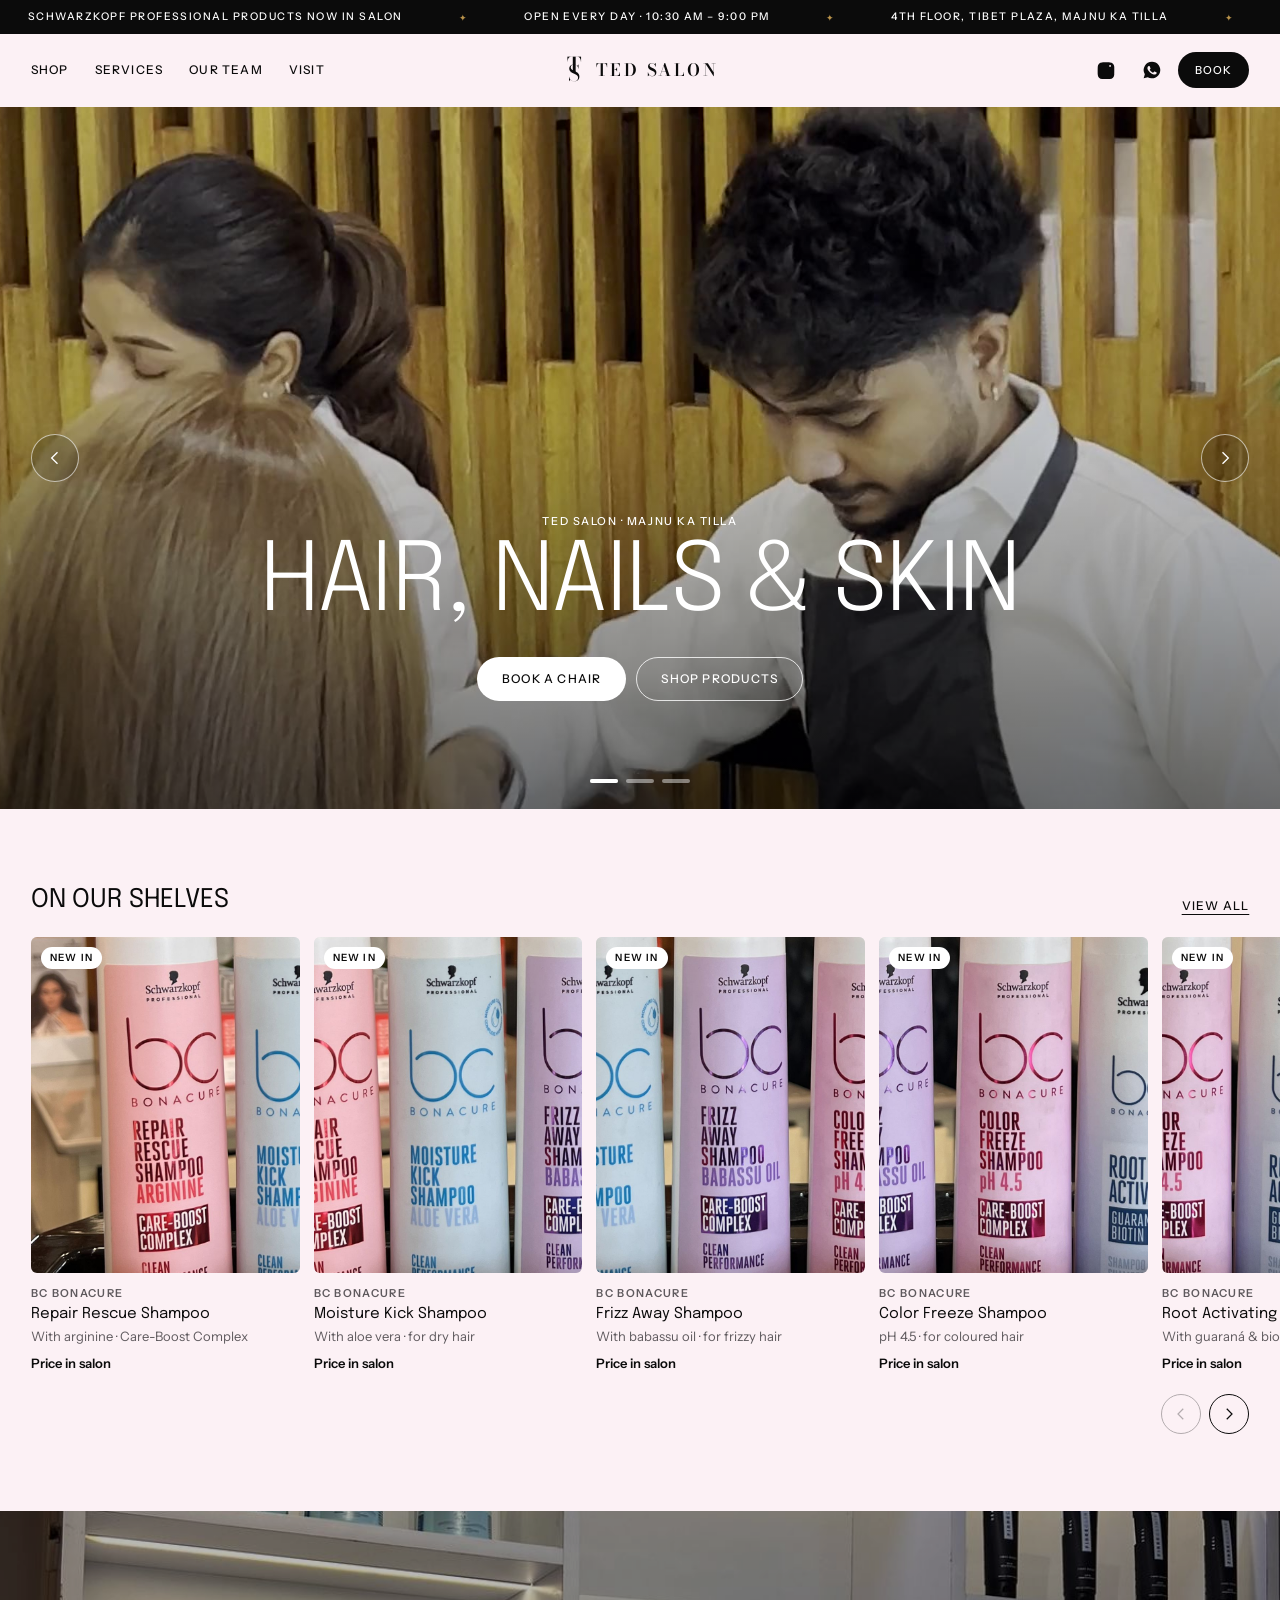
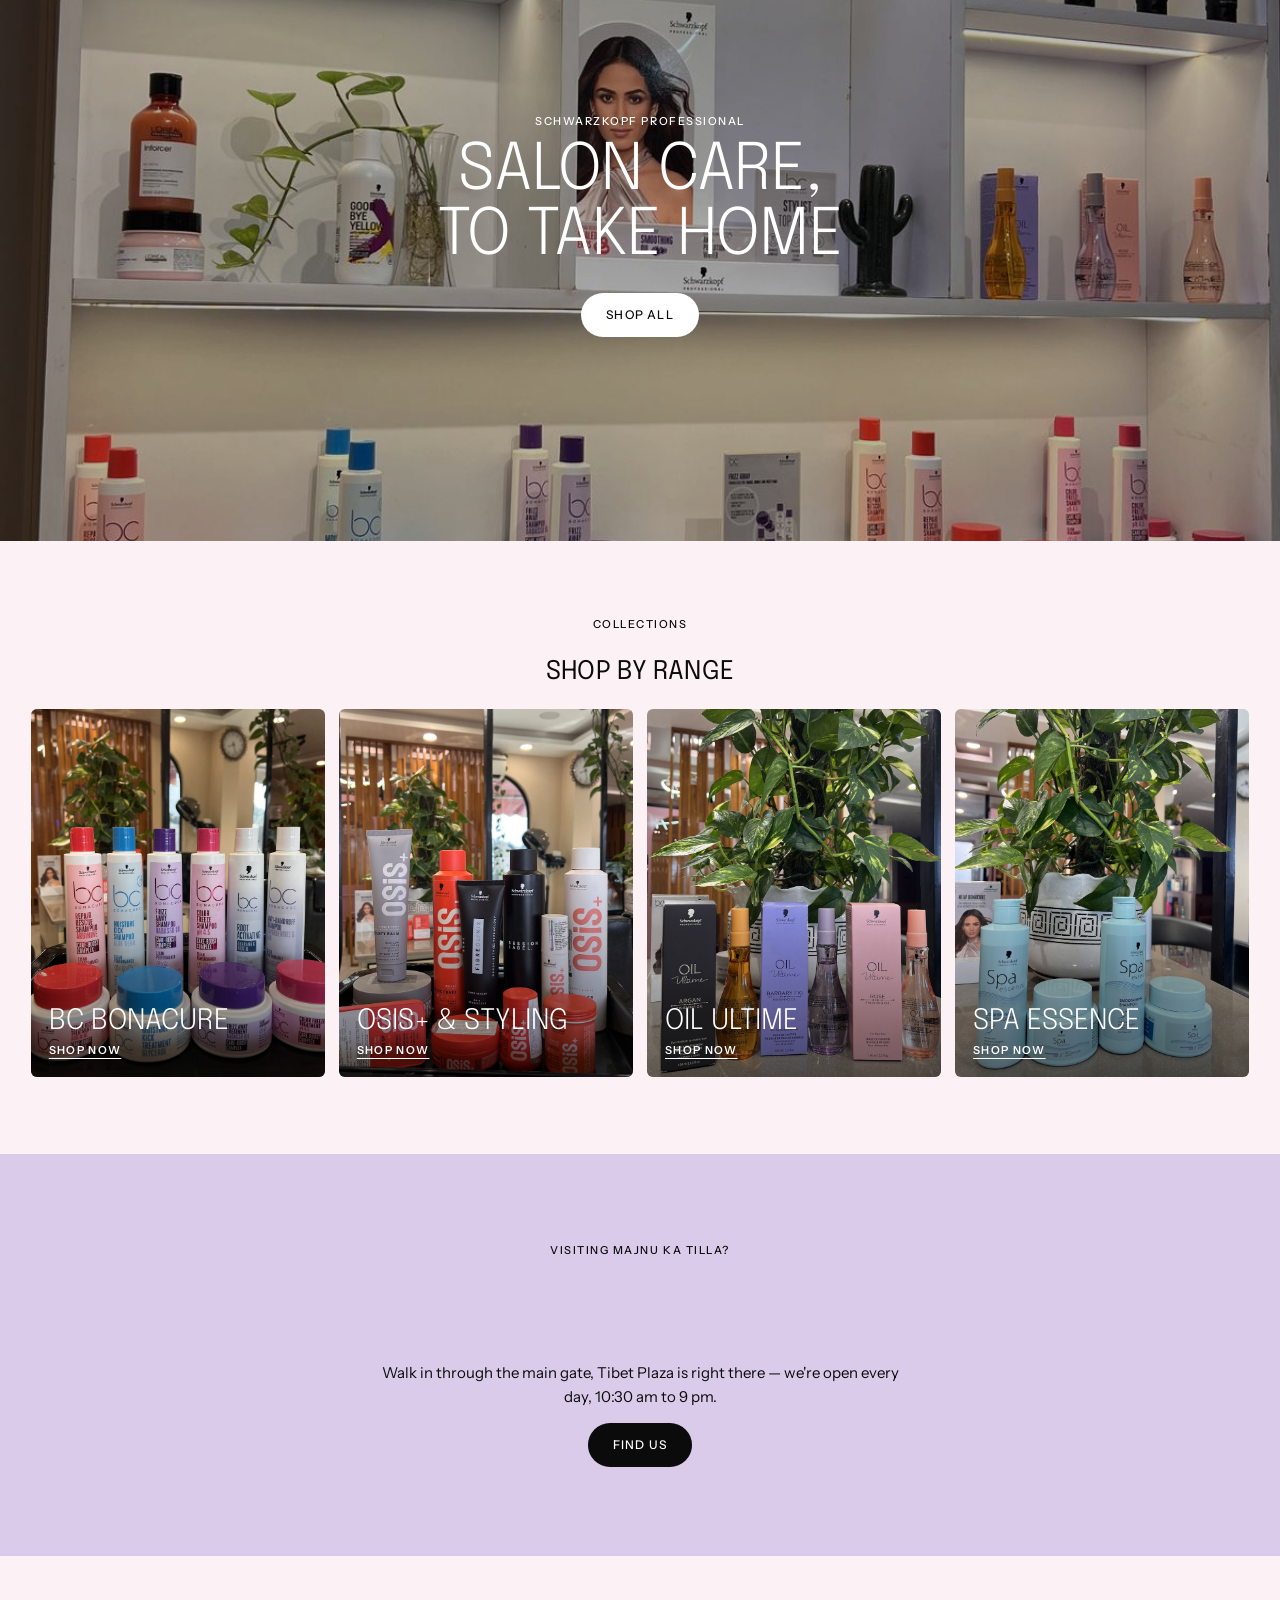
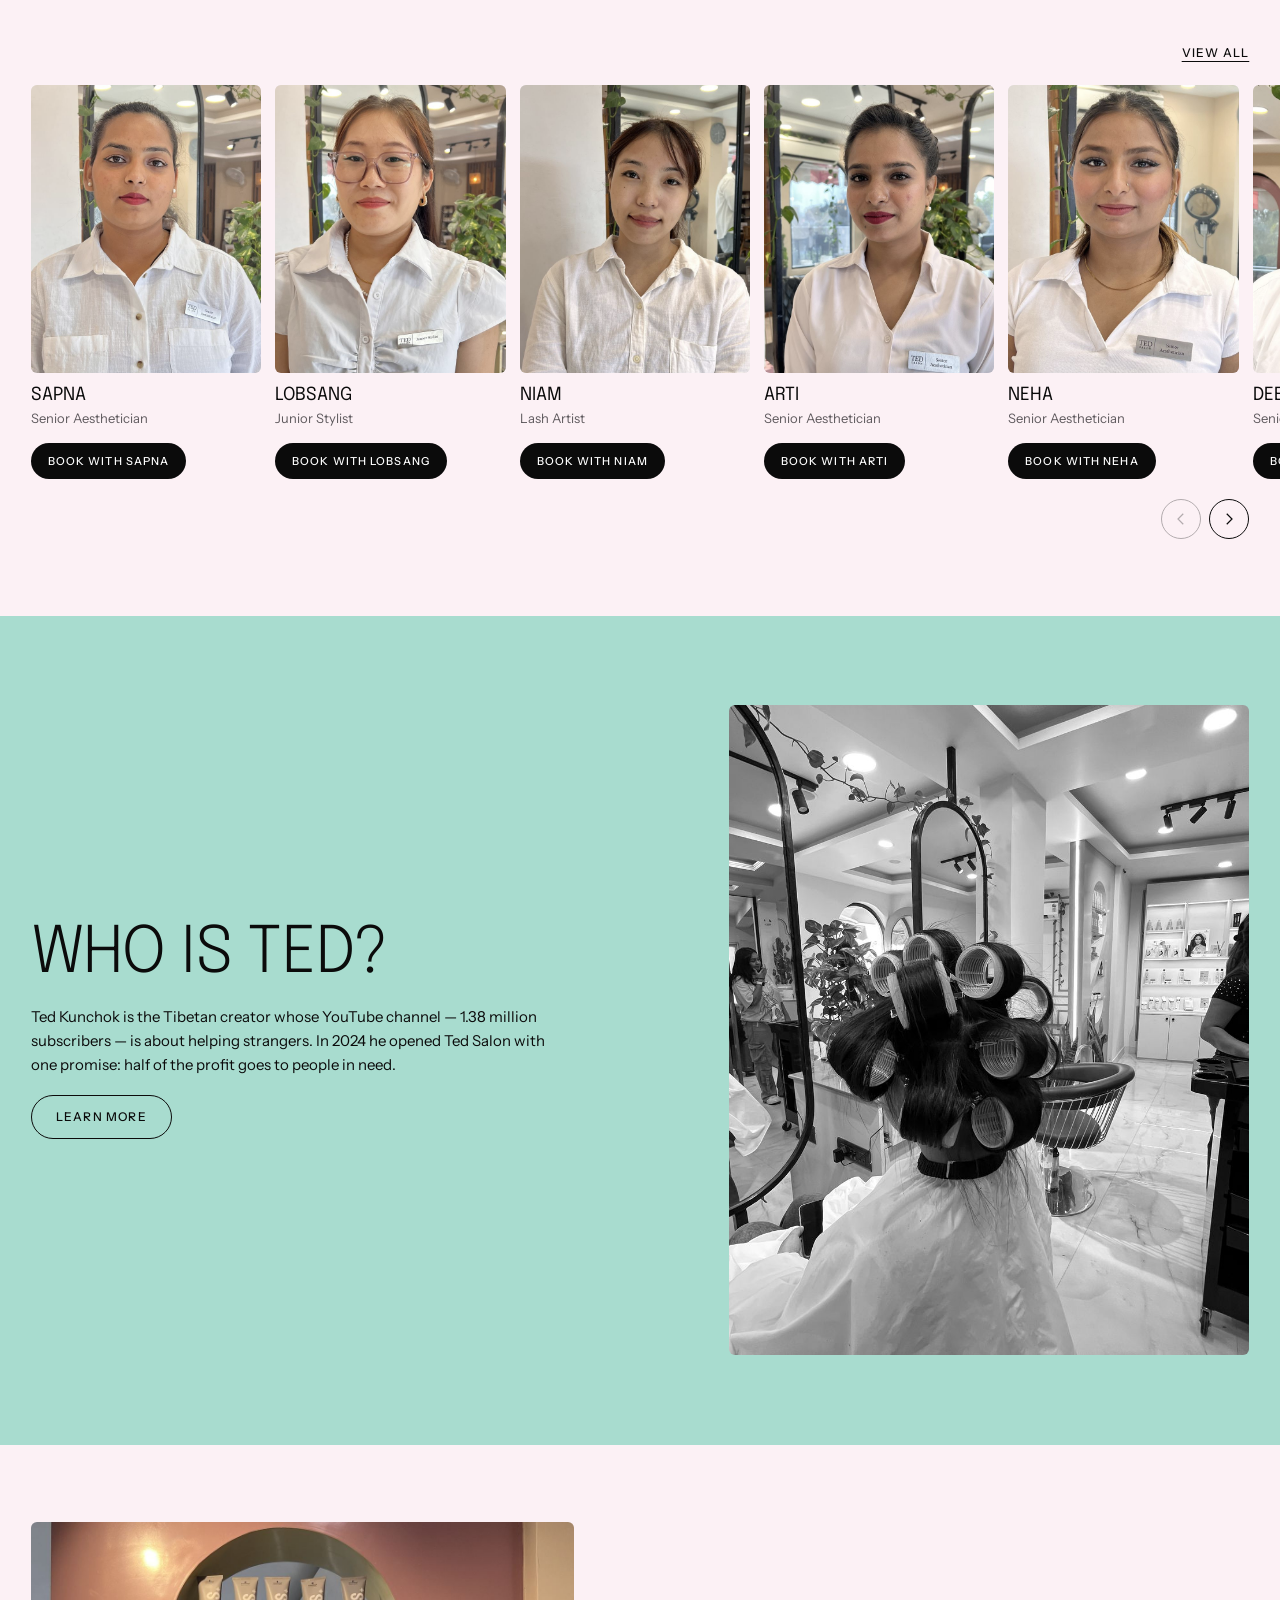
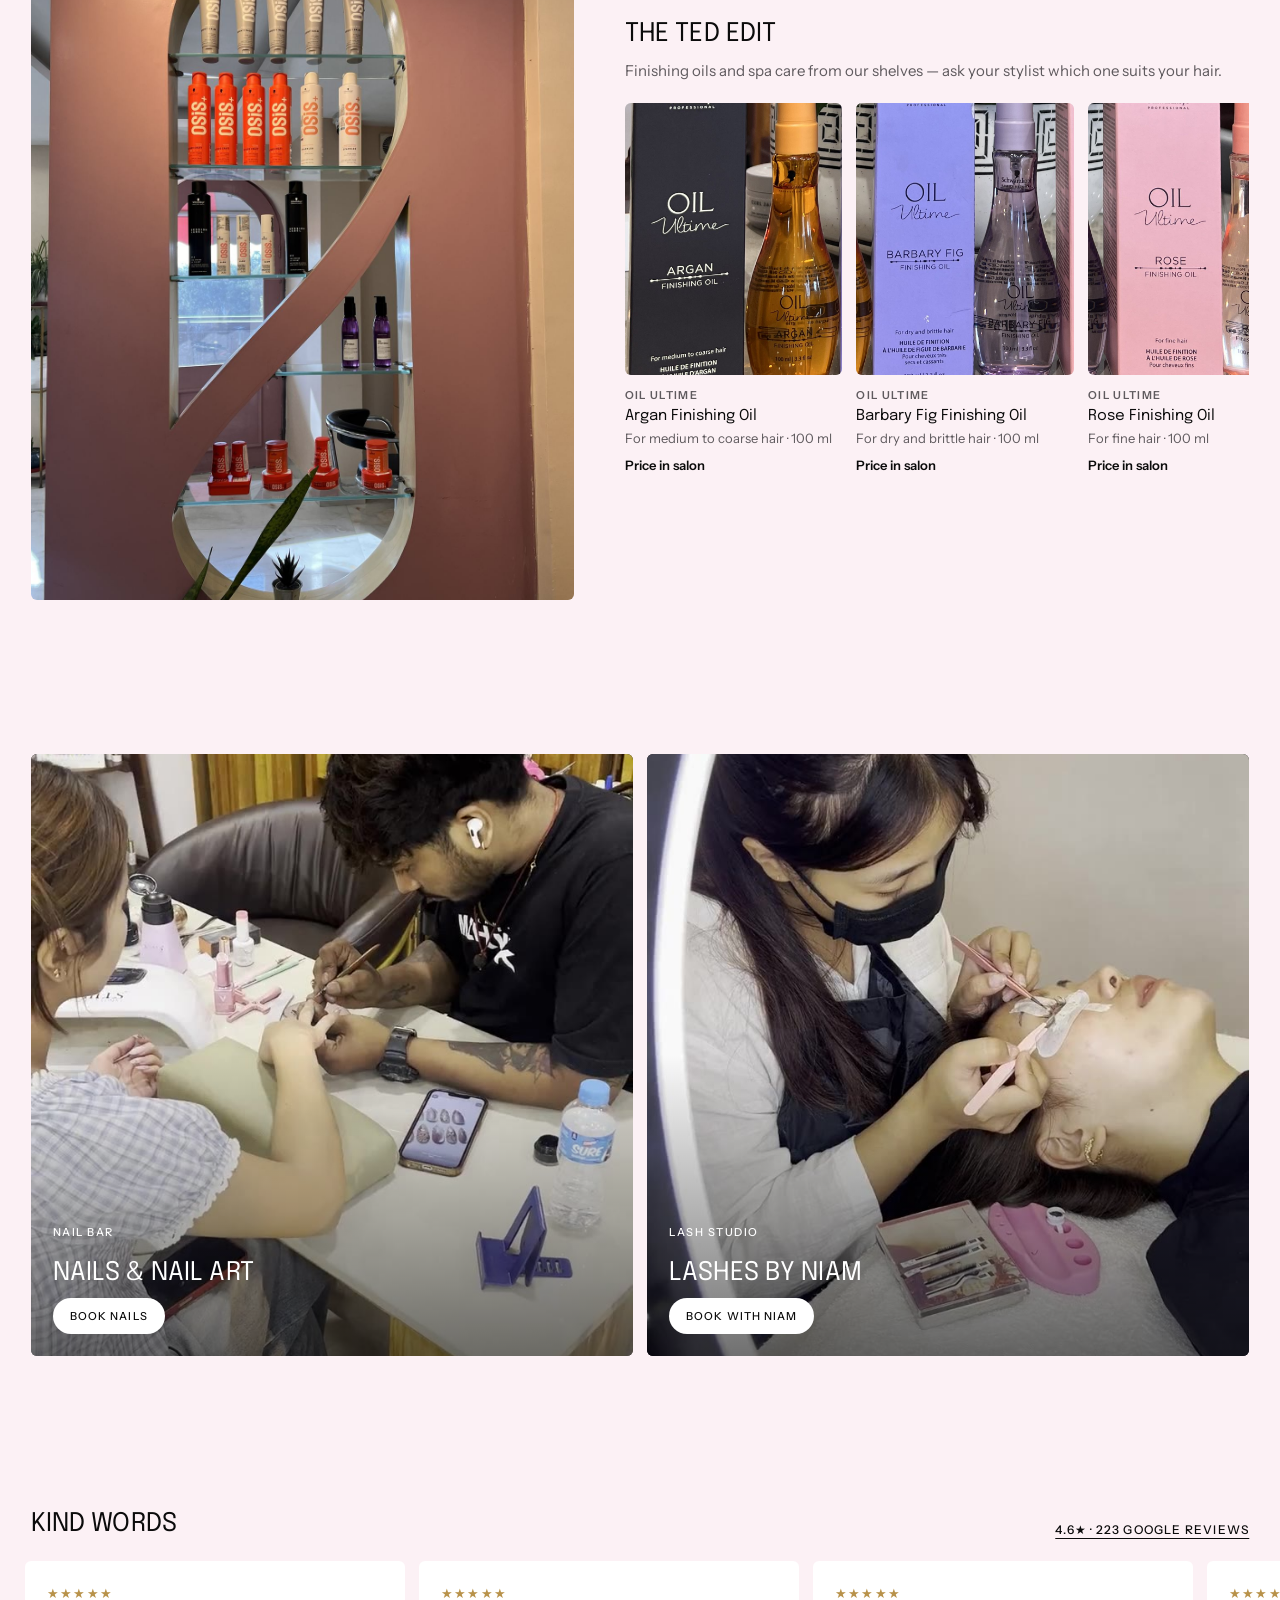
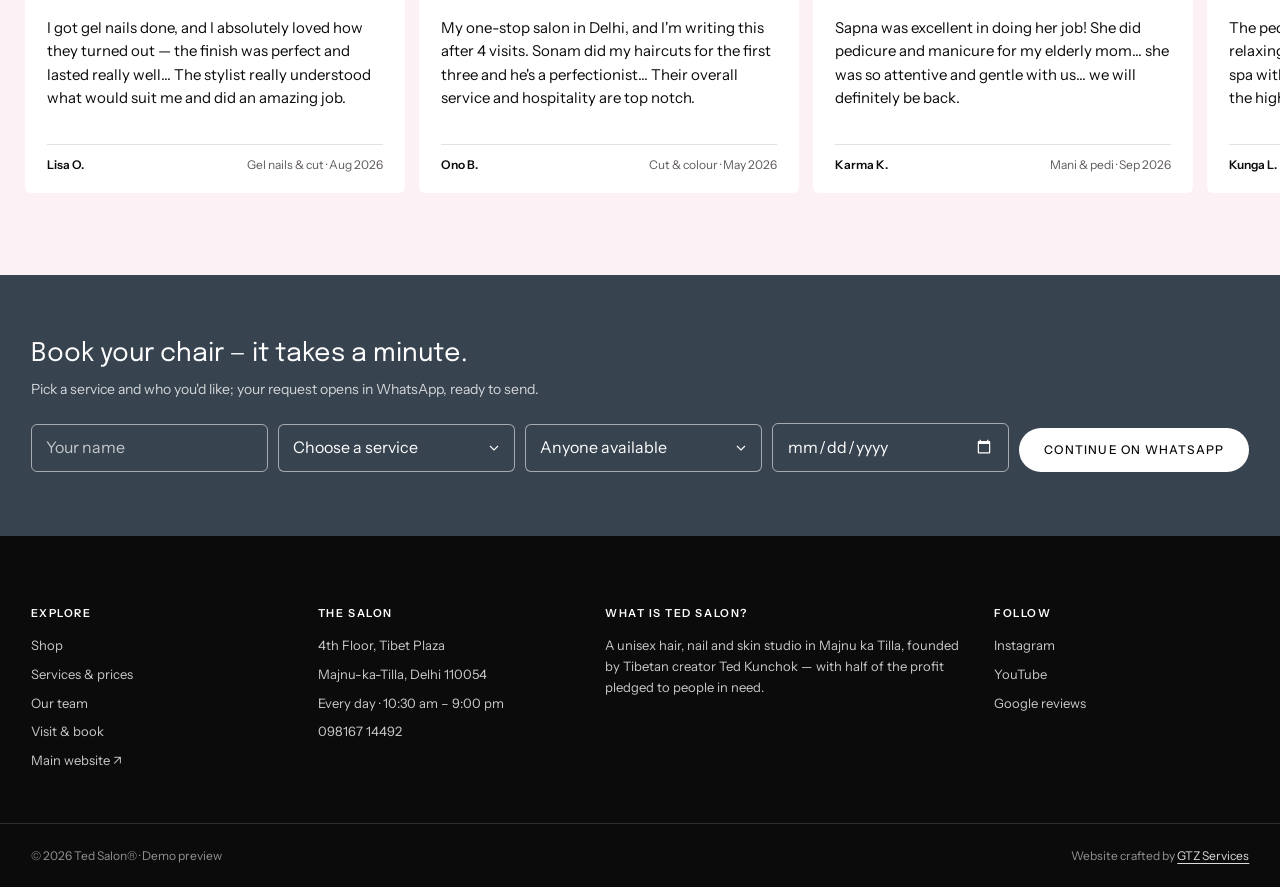
==== demo/index.html @ c65d1176 "Add Dom Dom-style demo at /demo/ (shop, team booking, services, visit) Five noindex pages: Schwarzko" ====
<!doctype html>
<html lang="en">
<head>
  <meta charset="utf-8">
  <meta name="viewport" content="width=device-width, initial-scale=1, viewport-fit=cover">
  <title>Ted Salon — Hair, Nails, Skin & Schwarzkopf Professional | Majnu ka Tilla (Demo)</title>
  <meta name="description" content="Ted Salon demo: shop Schwarzkopf Professional care, meet the team and book a chair in Majnu ka Tilla, Delhi.">
  <!-- Demo preview for the salon: kept out of search results. -->
  <meta name="robots" content="noindex, nofollow">
  <meta name="theme-color" content="#FCF1F5">
  <link rel="icon" href="../favicon.svg" type="image/svg+xml">
  <link rel="preconnect" href="https://fonts.googleapis.com">
  <link rel="preconnect" href="https://fonts.gstatic.com" crossorigin>
  <link href="https://fonts.googleapis.com/css2?family=Epilogue:wght@300;400;500;600&family=Instrument+Sans:wght@400;500;600&family=Bodoni+Moda:opsz,wght@6..96,500;6..96,600&display=swap" rel="stylesheet">
  <link rel="stylesheet" href="css/demo.css?v=1">
  <script>document.documentElement.classList.add('js')</script>
</head>
<body>
  <a class="skip" href="#main">Skip to content</a>

  <div class="announce" aria-label="Salon news"><div class="announce__track" aria-hidden="false"><span>Schwarzkopf Professional products now in salon</span><span>Open every day · 10:30 am – 9:00 pm</span><span>4th Floor, Tibet Plaza, Majnu ka Tilla</span><span>Book on WhatsApp · 098167 14492</span><span>Rated 4.6★ on Google</span><span>Schwarzkopf Professional products now in salon</span><span>Open every day · 10:30 am – 9:00 pm</span><span>4th Floor, Tibet Plaza, Majnu ka Tilla</span><span>Book on WhatsApp · 098167 14492</span><span>Rated 4.6★ on Google</span></div></div>

  <header class="hdr" data-hdr>
    <div class="hdr__in">
      <button class="hdr__burger" type="button" data-nav-open aria-expanded="false" aria-controls="nav-drawer" aria-label="Open menu"><svg viewBox="0 0 24 24" aria-hidden="true"><path d="M3 7h18M3 12h18M3 17h18"/></svg></button>
      <nav class="hdr__nav" aria-label="Primary"><a href="shop.html">Shop</a><a href="services.html">Services</a><a href="team.html">Our Team</a><a href="visit.html">Visit</a></nav>
      <a class="logo" href="index.html" aria-label="Ted Salon — home">
        <svg class="logo__mark" viewBox="0 0 44 56" aria-hidden="true">
          <text x="22" y="48" text-anchor="middle" class="logo__s">S</text>
          <text x="22" y="33" text-anchor="middle" class="logo__t">T</text>
        </svg>
        <span class="logo__word">TED SALON</span>
      </a>
      <div class="hdr__tools">
        <a class="icon-btn" href="https://www.instagram.com/ted.salon/" target="_blank" rel="noopener" aria-label="Ted Salon on Instagram"><svg viewBox="0 0 24 24" aria-hidden="true"><path d="M12 7.3A4.7 4.7 0 1 0 16.7 12 4.7 4.7 0 0 0 12 7.3zm0 7.7a3 3 0 1 1 3-3 3 3 0 0 1-3 3zm6-7.9a1.1 1.1 0 1 1-1.1-1.1A1.1 1.1 0 0 1 18 7.1zM21.9 8.2a5.4 5.4 0 0 0-1.5-3.8 5.4 5.4 0 0 0-3.8-1.5C15.1 2.8 8.9 2.8 7.4 2.9a5.4 5.4 0 0 0-3.8 1.5 5.4 5.4 0 0 0-1.5 3.8c-.1 1.5-.1 7.7 0 9.2a5.4 5.4 0 0 0 1.5 3.8 5.4 5.4 0 0 0 3.8 1.5c1.5.1 7.7.1 9.2 0a5.4 5.4 0 0 0 3.8-1.5 5.4 5.4 0 0 0 1.5-3.8c.1-1.5.1-7.7 0-9.2z"/></svg></a>
        <a class="icon-btn" href="https://wa.me/919816714492" target="_blank" rel="noopener" aria-label="Message Ted Salon on WhatsApp"><svg viewBox="0 0 24 24" aria-hidden="true"><path d="M12 2a10 10 0 0 0-8.6 15.1L2 22l5-1.3A10 10 0 1 0 12 2zm5.3 14.1c-.2.6-1.3 1.2-1.8 1.3-.5 0-1 .2-3.3-.7a11.7 11.7 0 0 1-4.6-4.1 5.2 5.2 0 0 1-1.1-2.8 3 3 0 0 1 1-2.2 1 1 0 0 1 .7-.3h.5c.2 0 .4 0 .6.5l.9 2.1a.6.6 0 0 1 0 .5l-.3.5-.4.5c-.2.1-.3.3-.1.6a8 8 0 0 0 1.5 1.9 7.3 7.3 0 0 0 2.1 1.3c.3.1.5.1.6-.1l.9-1.1c.2-.3.4-.2.6-.1l2 .9c.3.2.5.2.5.4a2.5 2.5 0 0 1-.2 1.4z"/></svg></a>
        <button class="pill pill--dark pill--sm" type="button" data-book>Book</button>
      </div>
    </div>
  </header>

  <div class="sheet sheet--left" id="nav-drawer" data-nav-drawer hidden>
    <div class="sheet__scrim" data-nav-close></div>
    <nav class="sheet__panel" aria-label="Menu">
      <button class="sheet__x" type="button" data-nav-close aria-label="Close menu"><svg viewBox="0 0 24 24" aria-hidden="true"><path d="M6 6l12 12M18 6L6 18"/></svg></button>
      <ul class="sheet__links">
        <li><a href="index.html" aria-current="page">Home</a></li>
        <li><a href="shop.html">Shop</a></li>
        <li><a href="services.html">Services</a></li>
        <li><a href="team.html">Our Team</a></li>
        <li><a href="visit.html">Visit</a></li>
      </ul>
      <button class="pill pill--dark pill--block" type="button" data-book>Book an appointment</button>
      <p class="sheet__meta">4th Floor, Tibet Plaza, Majnu ka Tilla · <a href="tel:+919816714492">098167 14492</a></p>
    </nav>
  </div>

  <main id="main">
    <section class="hero" data-hero aria-roledescription="carousel" aria-label="Ted Salon highlights">
      <div class="hero__slides">
        <article class="slide is-active" data-slide aria-roledescription="slide" aria-label="1 of 3">
          <video class="slide__media" muted loop playsinline preload="metadata" poster="assets/vid/nailbar-d.jpg"
                 data-src-d="assets/vid/nailbar-d.mp4" data-src-m="assets/vid/nailbar-m.mp4" data-poster-m="assets/vid/nailbar-m.jpg" aria-hidden="true"></video>
          <div class="slide__copy">
            <p class="kicker">Ted Salon · Majnu ka Tilla</p>
            <h1 class="slide__title">Hair, nails &amp; skin</h1>
            <div class="slide__ctas"><button class="pill pill--light" type="button" data-book>Book a chair</button><a class="pill pill--outline-light" href="shop.html">Shop products</a></div>
          </div>
        </article>
        <article class="slide" data-slide aria-roledescription="slide" aria-label="2 of 3">
          <picture>
            <source media="(max-width: 720px)" srcset="assets/img/hero-bonacure-m.jpg">
            <img class="slide__media" src="assets/img/hero-bonacure-d.jpg" alt="Schwarzkopf Professional BC Bonacure shampoos and masks lined up in the salon." loading="lazy">
          </picture>
          <div class="slide__copy">
            <p class="kicker">New in salon</p>
            <h2 class="slide__title">BC Bonacure</h2>
            <div class="slide__ctas"><a class="pill pill--light" href="shop.html#bonacure">Shop the range</a></div>
          </div>
        </article>
        <article class="slide" data-slide aria-roledescription="slide" aria-label="3 of 3">
          <picture>
            <source media="(max-width: 720px)" srcset="assets/img/hero-pedi-m.jpg">
            <img class="slide__media" src="assets/img/hero-pedi-d.jpg" alt="The pedicure lounge: leather massage chairs under rattan pendant lamps and wood slats." loading="lazy">
          </picture>
          <div class="slide__copy">
            <p class="kicker">Hands &amp; feet</p>
            <h2 class="slide__title">The pedi lounge</h2>
            <div class="slide__ctas"><a class="pill pill--light" href="services.html#handsfeet">See the menu</a></div>
          </div>
        </article>
      </div>
      <button class="hero__arrow hero__arrow--prev" type="button" data-hero-prev aria-label="Previous slide"><svg viewBox="0 0 24 24" aria-hidden="true"><path d="M15 5l-7 7 7 7"/></svg></button>
      <button class="hero__arrow hero__arrow--next" type="button" data-hero-next aria-label="Next slide"><svg viewBox="0 0 24 24" aria-hidden="true"><path d="M9 5l7 7-7 7"/></svg></button>
      <div class="hero__dots" data-hero-dots></div>
    </section>

    <section class="sec" aria-labelledby="shelf-title">
      <header class="sec__head wrap"><h2 class="h-sec" id="shelf-title" data-reveal>On our shelves</h2><a class="link-u" href="shop.html">View all</a></header>
      <div class="strip-wrap">
        <div class="strip" data-strip data-products="all" tabindex="0" aria-label="Products"></div>
        <div class="strip__nav wrap"><button class="round" type="button" data-strip-prev aria-label="Scroll left"><svg viewBox="0 0 24 24" aria-hidden="true"><path d="M15 5l-7 7 7 7"/></svg></button><button class="round" type="button" data-strip-next aria-label="Scroll right"><svg viewBox="0 0 24 24" aria-hidden="true"><path d="M9 5l7 7-7 7"/></svg></button></div>
      </div>
    </section>

    <section class="feature" aria-labelledby="feature-title">
      <img class="feature__img" src="assets/img/int-retail-wall.jpg" alt="Ted Salon's back-lit retail wall of Schwarzkopf Professional care." loading="lazy" width="1200" height="1600">
      <div class="feature__copy">
        <p class="kicker">Schwarzkopf Professional</p>
        <h2 class="h-display" id="feature-title" data-reveal>Salon care,<br>to take home</h2>
        <a class="pill pill--light" href="shop.html">Shop all</a>
      </div>
    </section>

    <section class="sec" aria-labelledby="ranges-title">
      <header class="sec__head sec__head--center wrap"><p class="kicker">Collections</p><h2 class="h-sec" id="ranges-title" data-reveal>Shop by range</h2></header>
      <div class="tiles wrap" data-tiles></div>
    </section>

    <section class="band band--lav" aria-labelledby="visit-band">
      <div class="wrap band__in band__in--center">
        <p class="kicker">Visiting Majnu ka Tilla?</p>
        <h2 class="h-display" id="visit-band" data-reveal>4th floor, Tibet Plaza</h2>
        <p>Walk in through the main gate, Tibet Plaza is right there — we're open every day, 10:30 am to 9 pm.</p>
        <a class="pill pill--dark" href="visit.html">Find us</a>
      </div>
    </section>

    <section class="sec" aria-labelledby="team-title">
      <header class="sec__head wrap"><h2 class="h-sec" id="team-title" data-reveal>Meet the team</h2><a class="link-u" href="team.html">View all</a></header>
      <div class="strip-wrap">
        <div class="strip strip--team" data-strip data-team="bookable" tabindex="0" aria-label="Team members"></div>
        <div class="strip__nav wrap"><button class="round" type="button" data-strip-prev aria-label="Scroll left"><svg viewBox="0 0 24 24" aria-hidden="true"><path d="M15 5l-7 7 7 7"/></svg></button><button class="round" type="button" data-strip-next aria-label="Scroll right"><svg viewBox="0 0 24 24" aria-hidden="true"><path d="M9 5l7 7-7 7"/></svg></button></div>
      </div>
    </section>

    <section class="band band--mint" aria-labelledby="who-title">
      <div class="wrap split">
        <div class="split__copy">
          <h2 class="h-display" id="who-title" data-reveal>Who is Ted?</h2>
          <p>Ted Kunchok is the Tibetan creator whose YouTube channel — 1.38 million subscribers — is about helping strangers. In 2024 he opened Ted Salon with one promise: half of the profit goes to people in need.</p>
          <a class="pill pill--outline" href="../about.html">Learn more</a>
        </div>
        <figure class="split__img" data-reveal><img src="assets/img/founder-bw.jpg" alt="Black-and-white photo of a guest in rollers on the Ted Salon floor." loading="lazy" width="900" height="1125"></figure>
      </div>
    </section>

    <section class="sec picks" aria-labelledby="picks-title">
      <div class="wrap picks__grid">
        <figure class="picks__img" data-reveal><img src="assets/img/int-arch-display.jpg" alt="Arched display shelf of OSiS+ and Schwarzkopf Professional products." loading="lazy" width="1200" height="1600"></figure>
        <div class="picks__side">
          <h2 class="h-sec" id="picks-title" data-reveal>The Ted edit</h2>
          <p class="muted">Finishing oils and spa care from our shelves — ask your stylist which one suits your hair.</p>
          <div class="strip strip--inset" data-strip data-products="oils,spa" tabindex="0" aria-label="The Ted edit"></div>
        </div>
      </div>
    </section>

    <section class="sec duo" aria-label="Nails and lashes">
      <div class="wrap duo__grid">
        <article class="vtile" data-reveal>
          <video muted loop playsinline preload="none" poster="assets/vid/nail-art.jpg" data-src="assets/vid/nail-art.mp4" aria-hidden="true"></video>
          <div class="vtile__copy"><p class="kicker">Nail bar</p><h3 class="h-sec">Nails &amp; nail art</h3><button class="pill pill--light pill--sm" type="button" data-book data-book-service-cat="nails">Book nails</button></div>
        </article>
        <article class="vtile" data-reveal>
          <video muted loop playsinline preload="none" poster="assets/vid/lashes.jpg" data-src="assets/vid/lashes.mp4" aria-hidden="true"></video>
          <div class="vtile__copy"><p class="kicker">Lash studio</p><h3 class="h-sec">Lashes by Niam</h3><button class="pill pill--light pill--sm" type="button" data-book-with="niam">Book with Niam</button></div>
        </article>
      </div>
    </section>

    <section class="sec" aria-labelledby="rev-title">
      <header class="sec__head wrap"><h2 class="h-sec" id="rev-title" data-reveal>Kind words</h2><a class="link-u" href="https://maps.app.goo.gl/P9VZwgKN1CnZhaeW8" target="_blank" rel="noopener">4.6★ · 223 Google reviews</a></header>
      <div class="strip strip--reviews" data-strip data-drift data-reviews tabindex="0" aria-label="Google reviews"></div>
    </section>

    <section class="signup" aria-labelledby="signup-title">
      <div class="wrap signup__in">
        <div>
          <h2 class="signup__title" id="signup-title">Book your chair — it takes a minute.</h2>
          <p>Pick a service and who you'd like; your request opens in WhatsApp, ready to send.</p>
        </div>
        <form class="form form--inline" data-book-form novalidate>
          <label class="field"><span class="vh">Your name</span><input name="name" type="text" autocomplete="name" placeholder="Your name" required></label>
          <label class="field"><span class="vh">Service</span><select name="service" data-service required><option value="">Choose a service</option></select></label>
          <label class="field"><span class="vh">With</span><select name="stylist" data-stylist><option value="">Anyone available</option></select></label>
          <label class="field"><span class="vh">Date</span><input name="date" type="date" required></label>
          <button class="pill pill--light" type="submit">Continue on WhatsApp</button>
          <p class="form__err" aria-live="polite"></p>
        </form>
      </div>
    </section>
  </main>

  <footer class="ftr">
    <div class="ftr__grid wrap">
      <div>
        <h3>Explore</h3>
        <ul>
          <li><a href="shop.html">Shop</a></li>
          <li><a href="services.html">Services &amp; prices</a></li>
          <li><a href="team.html">Our team</a></li>
          <li><a href="visit.html">Visit &amp; book</a></li>
          <li><a href="../index.html">Main website ↗</a></li>
        </ul>
      </div>
      <div>
        <h3>The salon</h3>
        <ul>
          <li>4th Floor, Tibet Plaza</li>
          <li>Majnu-ka-Tilla, Delhi 110054</li>
          <li>Every day · 10:30 am – 9:00 pm</li>
          <li><a href="tel:+919816714492">098167 14492</a></li>
        </ul>
      </div>
      <div class="ftr__about">
        <h3>What is Ted Salon?</h3>
        <p>A unisex hair, nail and skin studio in Majnu ka Tilla, founded by Tibetan creator Ted Kunchok — with half of the profit pledged to people in need.</p>
      </div>
      <div>
        <h3>Follow</h3>
        <ul>
          <li><a href="https://www.instagram.com/ted.salon/" target="_blank" rel="noopener">Instagram</a></li>
          <li><a href="https://www.youtube.com/@TedKunchok" target="_blank" rel="noopener">YouTube</a></li>
          <li><a href="https://maps.app.goo.gl/P9VZwgKN1CnZhaeW8" target="_blank" rel="noopener">Google reviews</a></li>
        </ul>
      </div>
    </div>
    <div class="ftr__bottom wrap">
      <p>© <span data-year>2026</span> Ted Salon® · Demo preview</p>
      <p class="credit">Website crafted by <a href="https://gtzservices.pages.dev/" target="_blank" rel="noopener">GTZ Services</a></p>
    </div>
  </footer>

  <div class="sheet sheet--right" data-book-drawer hidden>
    <div class="sheet__scrim" data-book-close></div>
    <aside class="sheet__panel book" role="dialog" aria-modal="true" aria-labelledby="book-title">
      <button class="sheet__x" type="button" data-book-close aria-label="Close booking"><svg viewBox="0 0 24 24" aria-hidden="true"><path d="M6 6l12 12M18 6L6 18"/></svg></button>
      <p class="kicker">Appointments</p>
      <h2 class="h-sec" id="book-title">Book your chair</h2>
      <div class="book__who" data-book-who hidden></div>
      <form class="form" data-book-form novalidate>
          <div class="field"><label for="drawer-name">Your name</label><input id="drawer-name" name="name" type="text" autocomplete="name" placeholder="e.g. Tenzin" required></div>
          <div class="field"><label for="drawer-stylist">With</label><select id="drawer-stylist" name="stylist" data-stylist><option value="">Anyone available</option></select></div>
          <div class="field"><label for="drawer-service">Service</label><select id="drawer-service" name="service" data-service required><option value="">Choose a service</option></select></div>
          <div class="field-row">
            <div class="field"><label for="drawer-date">Date</label><input id="drawer-date" name="date" type="date" required></div>
            <div class="field"><label for="drawer-time">Time</label><select id="drawer-time" name="time" data-time><option value="">Any time</option></select></div>
          </div>
          <div class="field"><label for="drawer-notes">Notes <span class="opt">(optional)</span></label><textarea id="drawer-notes" name="notes" rows="2" placeholder="Hair length, a reference photo you'll send…"></textarea></div>
          <p class="form__err" aria-live="polite"></p>
          <button class="pill pill--dark pill--block pill--lg" type="submit"><svg viewBox="0 0 24 24" aria-hidden="true"><path d="M12 2a10 10 0 0 0-8.6 15.1L2 22l5-1.3A10 10 0 1 0 12 2zm5.3 14.1c-.2.6-1.3 1.2-1.8 1.3-.5 0-1 .2-3.3-.7a11.7 11.7 0 0 1-4.6-4.1 5.2 5.2 0 0 1-1.1-2.8 3 3 0 0 1 1-2.2 1 1 0 0 1 .7-.3h.5c.2 0 .4 0 .6.5l.9 2.1a.6.6 0 0 1 0 .5l-.3.5-.4.5c-.2.1-.3.3-.1.6a8 8 0 0 0 1.5 1.9 7.3 7.3 0 0 0 2.1 1.3c.3.1.5.1.6-.1l.9-1.1c.2-.3.4-.2.6-.1l2 .9c.3.2.5.2.5.4a2.5 2.5 0 0 1-.2 1.4z"/></svg> Send request on WhatsApp</button>
          <p class="form__note">Opens WhatsApp with your request ready — nothing is sent until you press send.</p>
        </form>
    </aside>
  </div>

  <script src="../js/menu-data.js?v=1" defer></script>
  <script src="js/team.js?v=1" defer></script>
  <script src="js/products.js?v=1" defer></script>
  <script src="../js/reviews.js?v=1" defer></script>
  <script src="js/app.js?v=1" defer></script>
</body>
</html>
---- demo/css/demo.css ----
/* ==========================================================================
   Ted Salon — demo (Dom Dom–inspired: pastel bands, light uppercase type,
   product-first layout). Animations are transform/opacity only.
   ========================================================================== */
:root {
  --blush: #fcf1f5;
  --card: #eee8ec;
  --ink: #0b0b0b;
  --muted: #5f5a5e;
  --line: rgba(11, 11, 11, .12);
  --lav: #d9cbe9;
  --mint: #a8dccf;
  --slate: #37434f;
  --gold: #b8924a;
  --white: #fff;

  --f-head: "Epilogue", "Helvetica Neue", Arial, sans-serif;
  --f-body: "Instrument Sans", "Helvetica Neue", Arial, sans-serif;
  --f-logo: "Bodoni Moda", Didot, Georgia, serif;

  --gutter: clamp(16px, 2.4vw, 32px);
  --maxw: 1440px;
  --r: 6px;
  --ease: cubic-bezier(.2, .7, .1, 1);
  --hdr: 72px;
}

*, *::before, *::after { box-sizing: border-box; }
html { -webkit-text-size-adjust: 100%; scroll-behavior: smooth; scroll-padding-top: 90px; }
body { margin: 0; background: var(--blush); color: var(--ink); font: 15px/1.6 var(--f-body); -webkit-font-smoothing: antialiased; overflow-x: hidden; }
img, video, svg, iframe { display: block; max-width: 100%; }
img { height: auto; }
a { color: inherit; }
h1, h2, h3, p, figure, blockquote, ul, ol, dl, dd { margin: 0; }
ul, ol { padding: 0; list-style: none; }
button, input, select, textarea { font: inherit; color: inherit; }
button { cursor: pointer; }
address { font-style: normal; }
:focus-visible { outline: 2px solid var(--ink); outline-offset: 3px; border-radius: 2px; }
[hidden] { display: none !important; }
html.is-locked { overflow: hidden; }
.vh { position: absolute !important; width: 1px; height: 1px; overflow: hidden; clip: rect(0 0 0 0); white-space: nowrap; }
.skip { position: fixed; left: 12px; top: -60px; z-index: 300; background: var(--ink); color: #fff; padding: 10px 16px; border-radius: 999px; text-decoration: none; }
.skip:focus { top: 10px; }
.wrap { width: 100%; max-width: var(--maxw); margin-inline: auto; padding-inline: var(--gutter); }
.muted { color: var(--muted); }

/* ---------- type ---------- */
.kicker { font: 500 11px/1.3 var(--f-body); letter-spacing: .14em; text-transform: uppercase; margin-bottom: 10px; }
.h-display { font: 300 clamp(36px, 5vw, 68px)/1.02 var(--f-head); text-transform: uppercase; letter-spacing: -.01em; }
.h-sec { font: 400 clamp(22px, 2vw, 28px)/1.15 var(--f-head); text-transform: uppercase; letter-spacing: .005em; }
.lead { font-size: clamp(15px, 1.2vw, 17px); color: var(--muted); max-width: 52ch; }
.link-u { font-size: 12px; font-weight: 500; letter-spacing: .1em; text-transform: uppercase; text-underline-offset: 4px; }
.link-u:hover { text-decoration-thickness: 2px; }

/* ---------- pills ---------- */
.pill {
  display: inline-flex; align-items: center; justify-content: center; gap: 8px;
  min-height: 44px; padding: 0 24px; border-radius: 999px; border: 1px solid transparent;
  font: 500 12px/1 var(--f-body); letter-spacing: .1em; text-transform: uppercase; text-decoration: none; white-space: nowrap;
  transition: background-color .25s, color .25s, border-color .25s, transform .25s var(--ease);
}
.pill svg { width: 16px; height: 16px; fill: currentColor; }
.pill:active { transform: scale(.97); }
.pill--sm { min-height: 36px; padding: 0 16px; font-size: 11px; }
.pill--lg { min-height: 52px; font-size: 13px; }
.pill--block { width: 100%; }
.pill--dark { background: var(--ink); color: #fff; }
.pill--dark:hover { background: #333; }
.pill--light { background: #fff; color: var(--ink); }
.pill--light:hover { background: var(--lav); }
.pill--outline { border-color: var(--ink); background: transparent; }
.pill--outline:hover { background: var(--ink); color: #fff; }
.pill--outline-light { border-color: rgba(255, 255, 255, .8); color: #fff; background: transparent; }
.pill--outline-light:hover { background: #fff; color: var(--ink); }
.round { width: 40px; height: 40px; border-radius: 50%; border: 1px solid var(--ink); background: transparent; display: grid; place-items: center; transition: background-color .2s, color .2s, opacity .2s; }
.round svg { width: 18px; height: 18px; fill: none; stroke: currentColor; stroke-width: 1.6; }
.round:hover { background: var(--ink); color: #fff; }
.round:disabled { opacity: .3; pointer-events: none; }

/* ---------- announcement bar ---------- */
.announce { background: var(--ink); color: #fff; overflow: hidden; white-space: nowrap; height: 34px; display: flex; align-items: center; }
.announce__track { display: inline-flex; animation: ticker 40s linear infinite; }
.announce__track span { font: 500 10.5px/1 var(--f-body); letter-spacing: .14em; text-transform: uppercase; padding: 0 28px; display: inline-flex; align-items: center; gap: 56px; }
.announce__track span::after { content: "✦"; color: var(--gold); font-size: 9px; }
@keyframes ticker { to { transform: translateX(-50%); } }

/* ---------- header ---------- */
.hdr { position: sticky; top: 0; z-index: 100; background: var(--blush); border-bottom: 1px solid transparent; transition: border-color .3s, box-shadow .3s; }
.hdr.is-stuck { border-color: var(--line); box-shadow: 0 6px 20px -16px rgba(0, 0, 0, .3); }
.hdr__in { display: grid; grid-template-columns: 1fr auto 1fr; align-items: center; height: var(--hdr); max-width: var(--maxw); margin-inline: auto; padding-inline: var(--gutter); }
.hdr__nav { display: flex; gap: 26px; }
.hdr__nav a { font: 500 12px/1 var(--f-body); letter-spacing: .1em; text-transform: uppercase; text-decoration: none; padding: 8px 0; border-bottom: 1px solid transparent; }
.hdr__nav a:hover, .hdr__nav a[aria-current="page"] { border-color: var(--ink); }
.hdr__burger { display: none; width: 40px; height: 40px; border: 0; background: none; padding: 8px; margin-left: -8px; }
.hdr__burger svg { width: 24px; height: 24px; fill: none; stroke: var(--ink); stroke-width: 1.6; }
.logo { display: inline-flex; align-items: center; gap: 10px; text-decoration: none; justify-self: center; }
.logo__mark { width: 24px; height: 31px; overflow: visible; }
.logo__mark text { font-family: var(--f-logo); fill: var(--ink); font-size: 40px; }
.logo__t { font-weight: 600; }
.logo__word { font: 600 17px/1 var(--f-logo); letter-spacing: .16em; }
.hdr__tools { justify-self: end; display: flex; align-items: center; gap: 6px; }
.icon-btn { width: 40px; height: 40px; display: grid; place-items: center; border-radius: 50%; transition: background-color .2s; }
.icon-btn:hover { background: rgba(11, 11, 11, .06); }
.icon-btn svg { width: 20px; height: 20px; fill: var(--ink); }

/* ---------- side sheets (menu + booking) ---------- */
.sheet { position: fixed; inset: 0; z-index: 200; }
.sheet[hidden] { display: none; }
.sheet__scrim { position: absolute; inset: 0; background: rgba(11, 11, 11, .45); opacity: 0; transition: opacity .35s; }
.sheet__panel {
  position: absolute; top: 0; bottom: 0; width: min(440px, 92vw); background: var(--blush); overflow-y: auto;
  padding: 28px 26px calc(28px + env(safe-area-inset-bottom)); transition: transform .45s var(--ease);
}
.sheet--left .sheet__panel { left: 0; transform: translateX(-100%); }
.sheet--right .sheet__panel { right: 0; transform: translateX(100%); }
.sheet.is-open .sheet__scrim { opacity: 1; }
.sheet.is-open .sheet__panel { transform: none; }
.sheet__x { position: absolute; top: 14px; right: 14px; width: 40px; height: 40px; border: 0; background: none; border-radius: 50%; display: grid; place-items: center; }
.sheet__x:hover { background: rgba(11, 11, 11, .06); }
.sheet__x svg { width: 20px; height: 20px; stroke: var(--ink); stroke-width: 1.6; fill: none; }
.sheet__links { margin: 48px 0 28px; border-top: 1px solid var(--line); }
.sheet__links a { display: block; padding: 16px 0; border-bottom: 1px solid var(--line); text-decoration: none; font: 300 26px/1.1 var(--f-head); text-transform: uppercase; }
.sheet__links a[aria-current="page"] { font-weight: 500; }
.sheet__meta { margin-top: 18px; font-size: 13px; color: var(--muted); }
.book .h-sec { margin-bottom: 18px; }
.book__who { display: flex; align-items: center; gap: 14px; padding: 12px; border-radius: var(--r); background: #fff; margin-bottom: 18px; }
.book__who img { width: 56px; height: 70px; object-fit: cover; border-radius: 4px; }
.book__who strong { display: block; font: 500 16px/1.2 var(--f-head); text-transform: uppercase; }
.book__who span { font-size: 13px; color: var(--muted); }

/* ---------- forms ---------- */
.form { display: grid; gap: 14px; }
.field { display: grid; gap: 6px; }
.field label { font-size: 12px; font-weight: 600; letter-spacing: .04em; }
.opt { font-weight: 400; color: var(--muted); }
.field input, .field select, .field textarea {
  width: 100%; min-height: 48px; padding: 10px 14px; border: 1px solid rgba(11, 11, 11, .22); border-radius: var(--r);
  background: #fff; font-size: 16px; transition: border-color .2s, box-shadow .2s;
}
.field select { appearance: none; -webkit-appearance: none; padding-right: 38px; background: #fff url("data:image/svg+xml,%3Csvg xmlns='http://www.w3.org/2000/svg' viewBox='0 0 24 24' fill='none' stroke='%230b0b0b' stroke-width='1.6'%3E%3Cpath d='M6 9l6 6 6-6'/%3E%3C/svg%3E") no-repeat right 12px center / 16px; }
.field textarea { resize: vertical; min-height: 70px; }
.field input:focus, .field select:focus, .field textarea:focus { outline: none; border-color: var(--ink); box-shadow: 0 0 0 3px rgba(11, 11, 11, .08); }
.field [aria-invalid="true"] { border-color: #b23b3b; }
.field-row { display: grid; grid-template-columns: 1fr 1fr; gap: 12px; }
.form__err { color: #a12f2f; font-size: 13px; }
.form__err:empty { display: none; }
.form__note { font-size: 12px; color: var(--muted); text-align: center; }
.form--inline { grid-template-columns: repeat(4, minmax(0, 1fr)) auto; align-items: end; gap: 10px; }
.form--inline .form__err { grid-column: 1 / -1; color: #ffd2d2; }
.form--inline .field input, .form--inline .field select { background-color: transparent; color: #fff; border-color: rgba(255, 255, 255, .55); }
.form--inline .field select { background-image: url("data:image/svg+xml,%3Csvg xmlns='http://www.w3.org/2000/svg' viewBox='0 0 24 24' fill='none' stroke='%23ffffff' stroke-width='1.6'%3E%3Cpath d='M6 9l6 6 6-6'/%3E%3C/svg%3E"); }
.form--inline .field select option { color: var(--ink); }
.form--inline ::placeholder { color: rgba(255, 255, 255, .7); }
.form--inline input[type="date"] { color-scheme: dark; }

/* ---------- hero carousel ---------- */
.hero { position: relative; height: clamp(520px, 78vh, 860px); overflow: hidden; background: #222; color: #fff; touch-action: pan-y; }
.slide { position: absolute; inset: 0; opacity: 0; visibility: hidden; transition: opacity .9s var(--ease), visibility .9s; }
.slide.is-active { opacity: 1; visibility: visible; }
.slide picture { position: absolute; inset: 0; }
.slide__media { position: absolute; inset: 0; width: 100%; height: 100%; object-fit: cover; transform: scale(1.06); transition: transform 6.5s linear; }
.slide.is-active .slide__media { transform: scale(1); }
.slide::after { content: ""; position: absolute; inset: 0; background: linear-gradient(180deg, rgba(0, 0, 0, .12), rgba(0, 0, 0, .18) 45%, rgba(0, 0, 0, .55)); pointer-events: none; }
.slide__copy { position: absolute; left: 0; right: 0; bottom: clamp(64px, 12vh, 120px); z-index: 2; text-align: center; padding-inline: var(--gutter); }
.slide__title { font: 300 clamp(44px, 7.4vw, 108px)/.98 var(--f-head); text-transform: uppercase; letter-spacing: -.015em; margin-bottom: 26px; }
.slide__ctas { display: flex; flex-wrap: wrap; gap: 10px; justify-content: center; }
.slide .kicker, .slide__title, .slide__ctas { opacity: 0; transform: translateY(18px); transition: opacity .8s var(--ease), transform .8s var(--ease); }
.slide.is-active .kicker { opacity: 1; transform: none; transition-delay: .25s; }
.slide.is-active .slide__title { opacity: 1; transform: none; transition-delay: .35s; }
.slide.is-active .slide__ctas { opacity: 1; transform: none; transition-delay: .5s; }
.hero__arrow { position: absolute; top: 50%; z-index: 3; width: 48px; height: 48px; margin-top: -24px; border-radius: 50%; border: 1px solid rgba(255, 255, 255, .6); background: rgba(0, 0, 0, .15); color: #fff; display: grid; place-items: center; transition: background-color .2s; }
.hero__arrow:hover { background: rgba(0, 0, 0, .4); }
.hero__arrow svg { width: 20px; height: 20px; fill: none; stroke: currentColor; stroke-width: 1.6; }
.hero__arrow--prev { left: var(--gutter); }
.hero__arrow--next { right: var(--gutter); }
.hero__dots { position: absolute; left: 0; right: 0; bottom: 26px; z-index: 3; display: flex; justify-content: center; gap: 8px; }
.hero__dots button { width: 28px; height: 4px; border: 0; padding: 0; border-radius: 4px; background: rgba(255, 255, 255, .45); position: relative; overflow: hidden; }
.hero__dots button::after { content: ""; position: absolute; inset: 0; background: #fff; transform: scaleX(0); transform-origin: left; }
.hero__dots button[aria-selected="true"]::after { animation: dot var(--slide-ms, 6500ms) linear forwards; }
.hero.is-paused .hero__dots button[aria-selected="true"]::after { animation-play-state: paused; }
@keyframes dot { to { transform: scaleX(1); } }

/* ---------- sections ---------- */
.sec { padding-block: clamp(48px, 6vw, 88px); }
.sec--flush { padding-top: 0; }
.sec__head { display: flex; align-items: flex-end; justify-content: space-between; gap: 16px; margin-bottom: 22px; }
.sec__head--center { flex-direction: column; align-items: center; text-align: center; }

/* draggable strips (native scroll + drag) */
.strip {
  display: flex; gap: 14px; overflow-x: auto; overscroll-behavior-x: contain; scroll-snap-type: x proximity; scrollbar-width: none;
  padding-inline: max(var(--gutter), calc((100vw - var(--maxw)) / 2 + var(--gutter))); padding-bottom: 6px; cursor: grab; scroll-padding-inline: var(--gutter);
  -webkit-user-select: none; user-select: none;
}
.strip[data-drift] { scroll-snap-type: none; }
.strip::-webkit-scrollbar { display: none; }
.strip.is-dragging { cursor: grabbing; scroll-snap-type: none; }
.strip.is-dragging * { pointer-events: none; user-select: none; }
.strip > * { flex: 0 0 auto; scroll-snap-align: start; }
.strip--inset { padding-inline: 0; scroll-padding-inline: 0; }
.strip__nav { display: flex; justify-content: flex-end; gap: 8px; margin-top: 14px; }

/* product card */
.pcard { width: clamp(220px, 21vw, 300px); position: relative; }
.grid .pcard { width: auto; }
.pcard__img { position: relative; aspect-ratio: 4 / 5; border-radius: var(--r); overflow: hidden; background: var(--card); }
.pcard__img img { position: absolute; inset: 0; width: 100%; height: 100%; object-fit: cover; transition: opacity .5s var(--ease), transform .8s var(--ease); }
.pcard__img img + img { opacity: 0; }
.pcard:hover .pcard__img img + img { opacity: 1; }
.pcard:hover .pcard__img img { transform: scale(1.03); }
.pcard__tag { position: absolute; top: 10px; left: 10px; z-index: 2; font: 600 10px/1 var(--f-body); letter-spacing: .12em; text-transform: uppercase; background: #fff; padding: 6px 9px; border-radius: 999px; }
.pcard__quick { position: absolute; left: 10px; right: 10px; bottom: 10px; z-index: 2; opacity: 0; transform: translateY(8px); transition: opacity .3s, transform .3s var(--ease); }
.pcard:hover .pcard__quick, .pcard:focus-within .pcard__quick { opacity: 1; transform: none; }
.pcard__meta { padding-top: 12px; display: grid; gap: 2px; }
.pcard__line { font-size: 11px; font-weight: 600; letter-spacing: .12em; text-transform: uppercase; color: var(--muted); }
.pcard__name { font: 400 15px/1.3 var(--f-head); }
.pcard__note { font-size: 13px; color: var(--muted); }
.pcard__price { font-size: 13px; font-weight: 600; margin-top: 4px; }
.pcard__reserve { display: none; margin-top: 10px; justify-self: start; }
@media (hover: none) {
  .pcard__quick { display: none; }
  .pcard__reserve { display: inline-flex; }
}

/* team card */
.tcard { width: clamp(200px, 18vw, 260px); }
.grid .tcard { width: auto; }
.tcard__img { aspect-ratio: 4 / 5; border-radius: var(--r); overflow: hidden; background: var(--card); }
.tcard__img img { width: 100%; height: 100%; object-fit: cover; filter: grayscale(.15); transition: transform .8s var(--ease), filter .5s; }
.tcard:hover .tcard__img img { transform: scale(1.04); filter: none; }
.tcard__meta { padding-top: 12px; display: grid; gap: 2px; }
.tcard__name { font: 400 18px/1.2 var(--f-head); text-transform: uppercase; }
.tcard__role { font-size: 13px; color: var(--muted); }
.tcard__quote { font-size: 13px; font-style: italic; line-height: 1.45; margin-top: 14px; padding-left: 10px; border-left: 2px solid var(--gold); }
.tcard__quote cite { display: block; font-style: normal; font-size: 11px; color: var(--muted); margin-top: 4px; }
.tcard__book { margin-top: 12px; justify-self: start; }
.tcard__front { margin-top: 12px; font-size: 12px; color: var(--muted); }

/* review card */
.rcard { width: clamp(280px, 30vw, 380px); background: #fff; border-radius: var(--r); padding: 22px 22px 18px; display: flex; flex-direction: column; gap: 12px; }
.rcard__stars { color: var(--gold); letter-spacing: .1em; font-size: 13px; }
.rcard blockquote { margin: 0; font-size: 15px; line-height: 1.55; flex: 1; }
.rcard figcaption { font-size: 12px; color: var(--muted); display: flex; justify-content: space-between; gap: 10px; border-top: 1px solid var(--line); padding-top: 10px; }
.rcard figcaption strong { color: var(--ink); font-weight: 600; }

/* grid */
.grid { display: grid; grid-template-columns: repeat(4, minmax(0, 1fr)); gap: 28px 16px; }
.grid--team { grid-template-columns: repeat(5, minmax(0, 1fr)); }
.pcard.is-hidden, .tcard.is-hidden { display: none; }

/* chips */
.chips { display: flex; flex-wrap: wrap; gap: 8px; padding: 6px 0 22px; }
.chip { display: inline-flex; align-items: center; gap: 6px; text-decoration: none; min-height: 38px; padding: 0 16px; border-radius: 999px; border: 1px solid var(--line); background: transparent; font: 500 12px/1 var(--f-body); letter-spacing: .06em; text-transform: uppercase; transition: background-color .2s, color .2s, border-color .2s; }
.chip:hover { border-color: var(--ink); }
.chip[aria-pressed="true"] .muted { color: rgba(255, 255, 255, .6); }
.chip[aria-pressed="true"] { background: var(--ink); border-color: var(--ink); color: #fff; }
.count { font-size: 13px; margin: -10px 0 16px; }

/* feature band */
.feature { position: relative; height: clamp(440px, 70vh, 760px); overflow: hidden; color: #fff; display: grid; place-items: center; text-align: center; }
.feature__img { position: absolute; inset: 0; width: 100%; height: 100%; object-fit: cover; }
.feature::after { content: ""; position: absolute; inset: 0; background: rgba(0, 0, 0, .28); }
.feature__copy { position: relative; z-index: 2; padding: var(--gutter); }
.feature__copy .h-display { margin-bottom: 24px; }

/* category tiles */
.tiles { display: grid; grid-template-columns: repeat(4, minmax(0, 1fr)); gap: 14px; }
.tile { position: relative; aspect-ratio: 4 / 5; border-radius: var(--r); overflow: hidden; color: #fff; text-decoration: none; background: var(--card); }
.tile img { position: absolute; inset: 0; width: 100%; height: 100%; object-fit: cover; transition: transform .9s var(--ease); }
.tile:hover img { transform: scale(1.05); }
.tile::after { content: ""; position: absolute; inset: 0; background: linear-gradient(180deg, rgba(0, 0, 0, 0) 45%, rgba(0, 0, 0, .55)); }
.tile__copy { position: absolute; left: 18px; right: 18px; bottom: 16px; z-index: 2; }
.tile__copy strong { display: block; font: 300 clamp(22px, 2.2vw, 30px)/1.05 var(--f-head); text-transform: uppercase; }
.tile__copy span { font-size: 11px; font-weight: 600; letter-spacing: .12em; text-transform: uppercase; text-decoration: underline; text-underline-offset: 4px; }

/* colour bands */
.band { padding-block: clamp(56px, 7vw, 100px); }
.band--lav { background: var(--lav); }
.band--mint { background: var(--mint); }
.band--slate { background: var(--slate); color: #fff; }
.band__in--center { text-align: center; display: grid; justify-items: center; gap: 14px; }
.band__in--center p:not(.kicker) { max-width: 52ch; }
.split { display: grid; grid-template-columns: 1.1fr 1fr; gap: clamp(28px, 5vw, 80px); align-items: center; }
.split__copy { display: grid; gap: 18px; justify-items: start; max-width: 54ch; }
.split__img { border-radius: var(--r); overflow: hidden; aspect-ratio: 4 / 5; max-width: 520px; justify-self: end; width: 100%; }
.split__img img { width: 100%; height: 100%; object-fit: cover; }

/* picks */
.picks__grid { display: grid; grid-template-columns: 1fr 1.15fr; gap: clamp(24px, 4vw, 60px); align-items: center; }
.picks__img { aspect-ratio: 4 / 5; border-radius: var(--r); overflow: hidden; }
.picks__img img { width: 100%; height: 100%; object-fit: cover; }
.picks__side { min-width: 0; display: grid; gap: 10px; }
.picks__side .strip { margin-top: 10px; }
.picks__side .pcard { width: clamp(200px, 17vw, 240px); }

/* video tiles */
.duo__grid { display: grid; grid-template-columns: 1fr 1fr; gap: 14px; }
.vtile { position: relative; aspect-ratio: 1 / 1; border-radius: var(--r); overflow: hidden; color: #fff; background: #222; }
.vtile video { position: absolute; inset: 0; width: 100%; height: 100%; object-fit: cover; }
.vtile::after { content: ""; position: absolute; inset: 0; background: linear-gradient(180deg, rgba(0, 0, 0, 0) 50%, rgba(0, 0, 0, .55)); }
.vtile__copy { position: absolute; left: 22px; right: 22px; bottom: 22px; z-index: 2; display: grid; gap: 10px; justify-items: start; }

/* signup / booking band (home) */
.signup { background: var(--slate); color: #fff; padding-block: clamp(44px, 5vw, 64px); }
.signup__in { display: grid; gap: 22px; }
.signup__title { font: 400 clamp(22px, 2vw, 28px)/1.2 var(--f-head); margin-bottom: 8px; }
.signup p { color: rgba(255, 255, 255, .78); font-size: 14px; }

/* page head */
.phead { padding-block: clamp(36px, 5vw, 72px) clamp(28px, 4vw, 48px); }
.phead__in { display: grid; gap: 28px; }
.phead--img .phead__in { grid-template-columns: 1.1fr 1fr; align-items: end; }
.phead__copy { display: grid; gap: 14px; }
.phead .h-display { font-size: clamp(48px, 8vw, 120px); }
.phead:not(.phead--img) .phead__copy { grid-template-columns: 1fr minmax(0, 500px); column-gap: 48px; align-items: end; }
.phead:not(.phead--img) .kicker { grid-column: 1 / -1; margin-bottom: -4px; }
.phead:not(.phead--img) .lead { padding-bottom: .9em; }
.phead__img { border-radius: var(--r); overflow: hidden; aspect-ratio: 16 / 11; }
.phead__img img { width: 100%; height: 100%; object-fit: cover; }

/* services */
.svc { display: grid; gap: clamp(36px, 5vw, 64px); }
.svc__cat { display: grid; grid-template-columns: minmax(220px, 1fr) 2.2fr; gap: clamp(20px, 4vw, 60px); padding-top: 28px; border-top: 1px solid var(--line); scroll-margin-top: 110px; }
.svc__cat h2 { margin-bottom: 8px; }
.svc__who { display: flex; flex-wrap: wrap; gap: 8px; margin-top: 16px; }
.who { display: inline-flex; align-items: center; gap: 8px; padding: 4px 12px 4px 4px; border-radius: 999px; background: #fff; border: 0; font-size: 13px; transition: background-color .2s; }
.who:hover { background: var(--lav); }
.who img { width: 30px; height: 30px; border-radius: 50%; object-fit: cover; }
.svc__list { display: grid; grid-template-columns: 1fr 1fr; column-gap: 36px; align-content: start; }
.svc__item { display: grid; grid-template-columns: 1fr auto; gap: 2px 14px; align-items: baseline; padding: 16px 0; border-bottom: 1px solid var(--line); }
.svc__name { font-weight: 600; }
.svc__name small { font-weight: 400; color: var(--muted); }
.svc__price { font: 500 16px/1 var(--f-head); white-space: nowrap; }
.svc__price small { font: 500 10px/1 var(--f-body); letter-spacing: .08em; text-transform: uppercase; color: var(--muted); margin-right: 4px; }
.svc__desc { grid-column: 1 / -1; font-size: 13px; color: var(--muted); }
.enq { border: 1px solid var(--line); background: transparent; border-radius: 999px; padding: 6px 12px; font: 600 11px/1 var(--f-body); letter-spacing: .08em; text-transform: uppercase; }
.enq:hover { background: var(--ink); color: #fff; border-color: var(--ink); }
.policies { margin-top: clamp(40px, 5vw, 64px); background: #fff; border-radius: var(--r); padding: clamp(22px, 3vw, 36px); }
.policies dl { display: grid; grid-template-columns: 1fr 1fr; gap: 18px 36px; margin-top: 16px; }
.policies dt { font-size: 11px; font-weight: 600; letter-spacing: .12em; text-transform: uppercase; margin-bottom: 4px; }
.policies dd { font-size: 14px; color: var(--muted); }

/* shop extras */
.steps3 { display: grid; grid-template-columns: repeat(3, 1fr); gap: 20px; margin-top: 24px; }
.steps3 li { background: rgba(255, 255, 255, .55); border-radius: var(--r); padding: 24px; }
.steps3 span { font: 300 30px/1 var(--f-head); }
.steps3 h3 { font: 400 18px/1.2 var(--f-head); text-transform: uppercase; margin: 14px 0 6px; }
.steps3 p { font-size: 14px; color: var(--muted); }
.twoimg { display: grid; grid-template-columns: 1fr 1fr; gap: 14px; }
.twoimg figure { position: relative; border-radius: var(--r); overflow: hidden; aspect-ratio: 4 / 5; }
.twoimg img { width: 100%; height: 100%; object-fit: cover; }
.twoimg figcaption { position: absolute; left: 14px; bottom: 14px; background: #fff; padding: 7px 12px; border-radius: 999px; font-size: 11px; font-weight: 600; letter-spacing: .1em; text-transform: uppercase; }

/* visit */
.visit { display: grid; grid-template-columns: 1.4fr 1fr; gap: 16px; }
.visit__map { border-radius: var(--r); overflow: hidden; min-height: 460px; background: var(--card); }
.visit__map iframe { width: 100%; height: 100%; min-height: 460px; border: 0; }
.visit__info { background: #fff; border-radius: var(--r); padding: clamp(22px, 3vw, 34px); display: grid; gap: 14px; align-content: start; }
.visit__info address { font-size: 17px; line-height: 1.5; }
.status { display: inline-flex; align-items: center; gap: 8px; font-size: 12px; font-weight: 600; padding: 5px 11px; border-radius: 999px; background: var(--card); }
.status::before { content: ""; width: 8px; height: 8px; border-radius: 50%; background: var(--muted); }
.status.is-open { background: #dff3e8; color: #1d6b42; }
.status.is-open::before { background: #29a35f; }
.status.is-closed { background: #f6e1e1; color: #8c2d2d; }
.status.is-closed::before { background: #c04848; }
.hours li { display: flex; justify-content: space-between; padding: 7px 0; border-bottom: 1px dashed var(--line); font-size: 14px; }
.hours li.is-today { font-weight: 700; }
.visit__ctas { display: flex; flex-wrap: wrap; gap: 10px; margin-top: 6px; }
.walk { display: grid; grid-template-columns: repeat(3, 1fr); gap: 14px; margin-top: 22px; }
.walk li { background: #fff; border-radius: var(--r); overflow: hidden; }
.walk img { width: 100%; aspect-ratio: 4 / 3; object-fit: cover; }
.walk span { display: block; font: 300 26px/1 var(--f-head); padding: 16px 18px 4px; }
.walk p { padding: 0 18px 18px; font-size: 14px; color: var(--muted); }
.bookgrid { display: grid; grid-template-columns: 1fr 1fr; gap: clamp(28px, 5vw, 80px); align-items: start; }
.bookgrid .h-display { margin-bottom: 16px; }
.bookgrid > div > p:not(.kicker) { color: rgba(255, 255, 255, .8); max-width: 44ch; }
.contact { margin-top: 24px; display: grid; gap: 10px; }
.contact a { display: inline-flex; align-items: center; gap: 10px; text-decoration: none; font-size: 15px; }
.contact svg { width: 18px; height: 18px; fill: currentColor; }
.bookcard { background: var(--blush); color: var(--ink); border-radius: var(--r); padding: clamp(20px, 3vw, 32px); }

/* footer */
.ftr { background: var(--ink); color: rgba(255, 255, 255, .78); padding-top: clamp(48px, 6vw, 72px); font-size: 13px; }
.ftr__grid { display: grid; grid-template-columns: 1fr 1fr 1.4fr 1fr; gap: 32px; }
.ftr h3 { font: 600 11px/1 var(--f-body); letter-spacing: .14em; text-transform: uppercase; color: #fff; margin-bottom: 16px; }
.ftr li { margin-bottom: 8px; }
.ftr a { text-decoration: none; }
.ftr a:hover { color: #fff; text-decoration: underline; }
.ftr__about p { max-width: 40ch; line-height: 1.6; }
.ftr__bottom { display: flex; justify-content: space-between; flex-wrap: wrap; gap: 12px; margin-top: 44px; padding-block: 22px; border-top: 1px solid rgba(255, 255, 255, .14); font-size: 12px; color: rgba(255, 255, 255, .55); }
.credit a { color: rgba(255, 255, 255, .85); text-decoration: underline; text-underline-offset: 3px; }

/* mobile quick bar */
.qbar { display: none; }

/* reveal */
.js [data-reveal] { opacity: 0; transform: translateY(18px); transition: opacity .8s var(--ease), transform .8s var(--ease); }
.js [data-reveal].is-in { opacity: 1; transform: none; }

/* ---------- responsive ---------- */
@media (max-width: 1100px) {
  .grid { grid-template-columns: repeat(3, minmax(0, 1fr)); }
  .grid--team { grid-template-columns: repeat(3, minmax(0, 1fr)); }
  .tiles { grid-template-columns: repeat(2, 1fr); }
  .form--inline { grid-template-columns: 1fr 1fr; }
  .form--inline .pill { grid-column: 1 / -1; }
  .ftr__grid { grid-template-columns: 1fr 1fr; }
}
@media (max-width: 860px) {
  :root { --hdr: 60px; }
  .hdr__in { grid-template-columns: auto 1fr auto; }
  .hdr__nav { display: none; }
  .hdr__burger { display: grid; place-items: center; }
  .logo { justify-self: center; }
  .logo__word { font-size: 15px; }
  .hdr__tools .icon-btn:first-child { display: none; }
  .phead:not(.phead--img) .phead__copy { grid-template-columns: 1fr; }
  .split, .picks__grid, .phead--img .phead__in, .visit, .bookgrid, .svc__cat { grid-template-columns: 1fr; }
  .split__img { justify-self: stretch; max-width: none; }
  .svc__list { grid-template-columns: 1fr; }
  .policies dl { grid-template-columns: 1fr; }
  .steps3, .walk { grid-template-columns: 1fr; }
  .visit__map, .visit__map iframe { min-height: 320px; }
}
@media (max-width: 640px) {
  body { font-size: 15px; }
  .hero { height: min(82svh, 720px); }
  .hero__arrow { display: none; }
  .slide__copy { bottom: 64px; }
  .grid { grid-template-columns: 1fr 1fr; gap: 22px 10px; }
  .grid--team { grid-template-columns: 1fr 1fr; }
  .pcard { width: 62vw; }
  .tcard { width: 58vw; }
  .rcard { width: 82vw; }
  .picks__side .pcard { width: 58vw; }
  .pcard__quick { display: none; }
  .pcard__reserve { display: inline-flex; }
  .tiles { gap: 10px; }
  .duo__grid, .twoimg { grid-template-columns: 1fr; }
  .vtile { aspect-ratio: 4 / 5; }
  .form--inline { grid-template-columns: 1fr; }
  .field-row { grid-template-columns: 1fr; }
  .ftr__grid { grid-template-columns: 1fr; }
  .strip__nav { display: none; }
  .chips { flex-wrap: nowrap; overflow-x: auto; scrollbar-width: none; margin-inline: calc(-1 * var(--gutter)); padding-inline: var(--gutter); }
  .chips::-webkit-scrollbar { display: none; }
  .chip { flex: 0 0 auto; }
}
@media (prefers-reduced-motion: reduce) {
  html { scroll-behavior: auto; }
  *, *::before, *::after { animation-duration: .001ms !important; animation-iteration-count: 1 !important; transition-duration: .001ms !important; }
  .js [data-reveal] { opacity: 1; transform: none; }
}
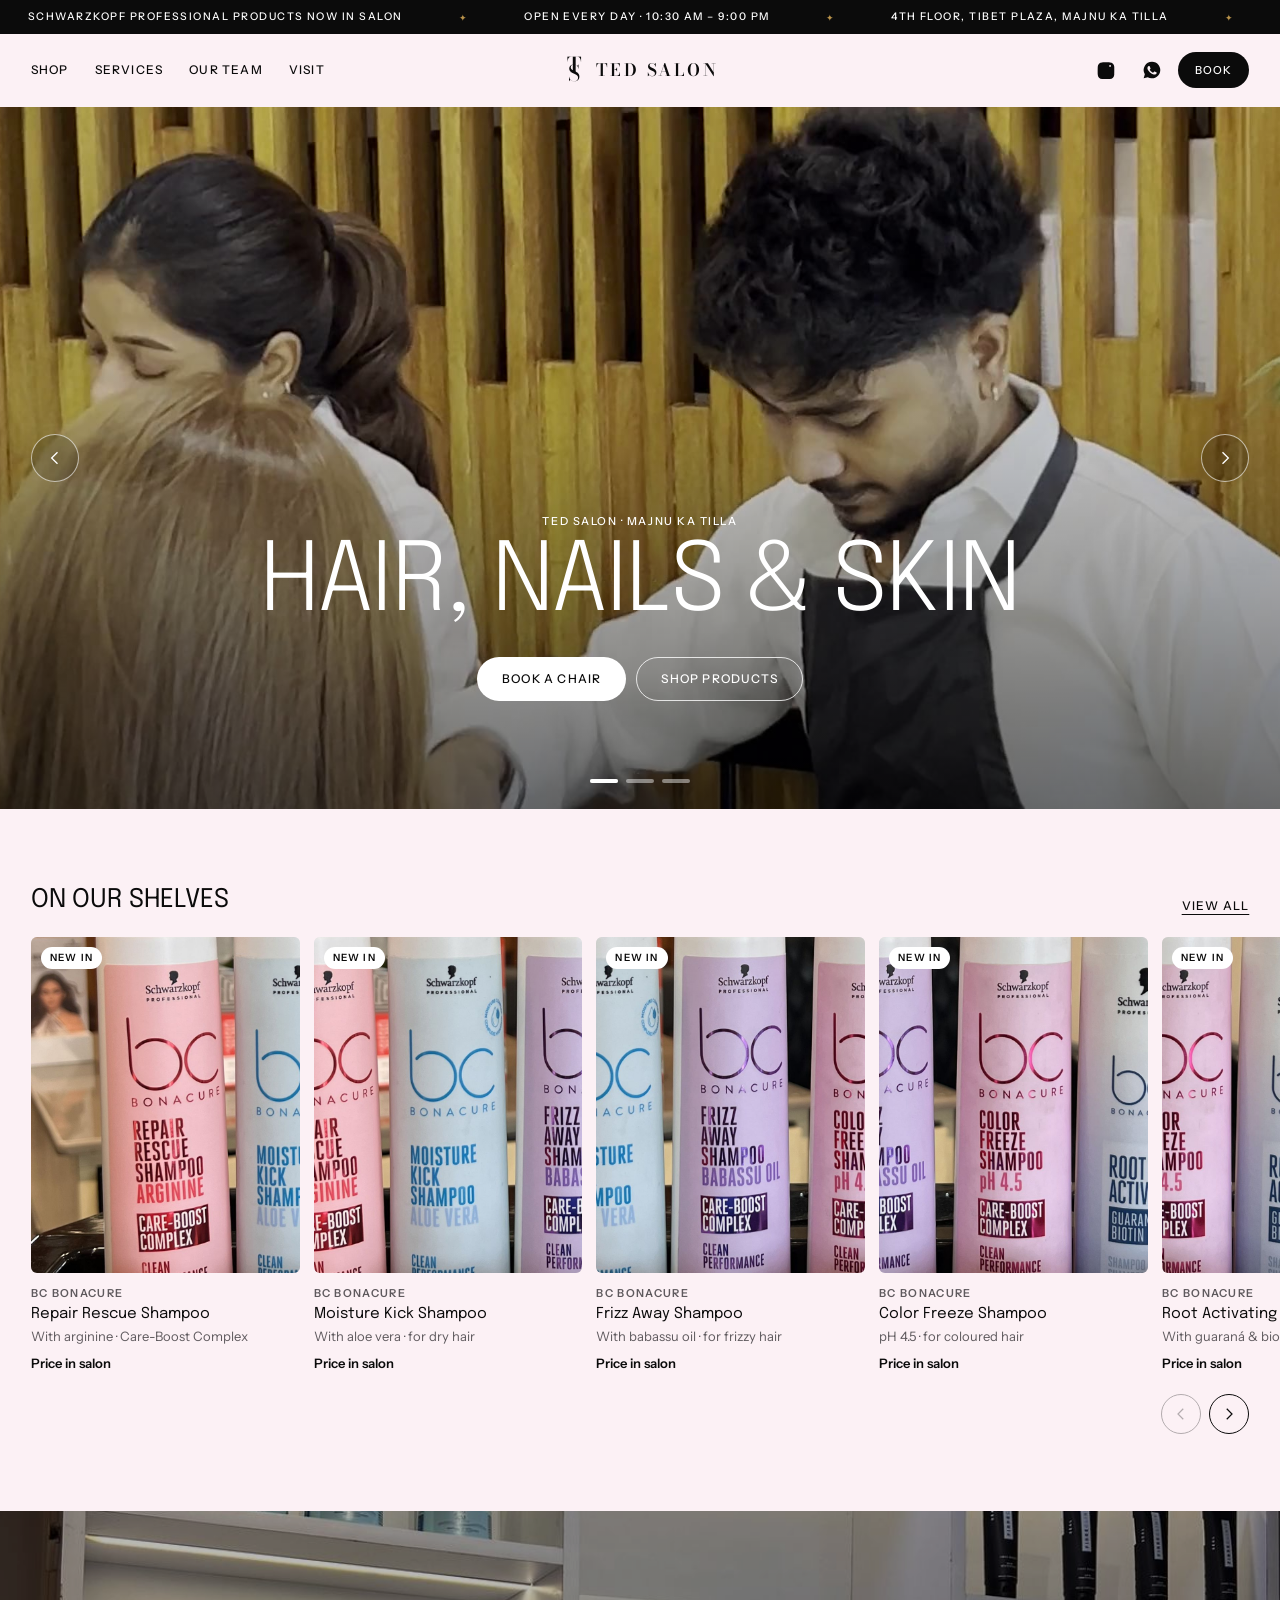
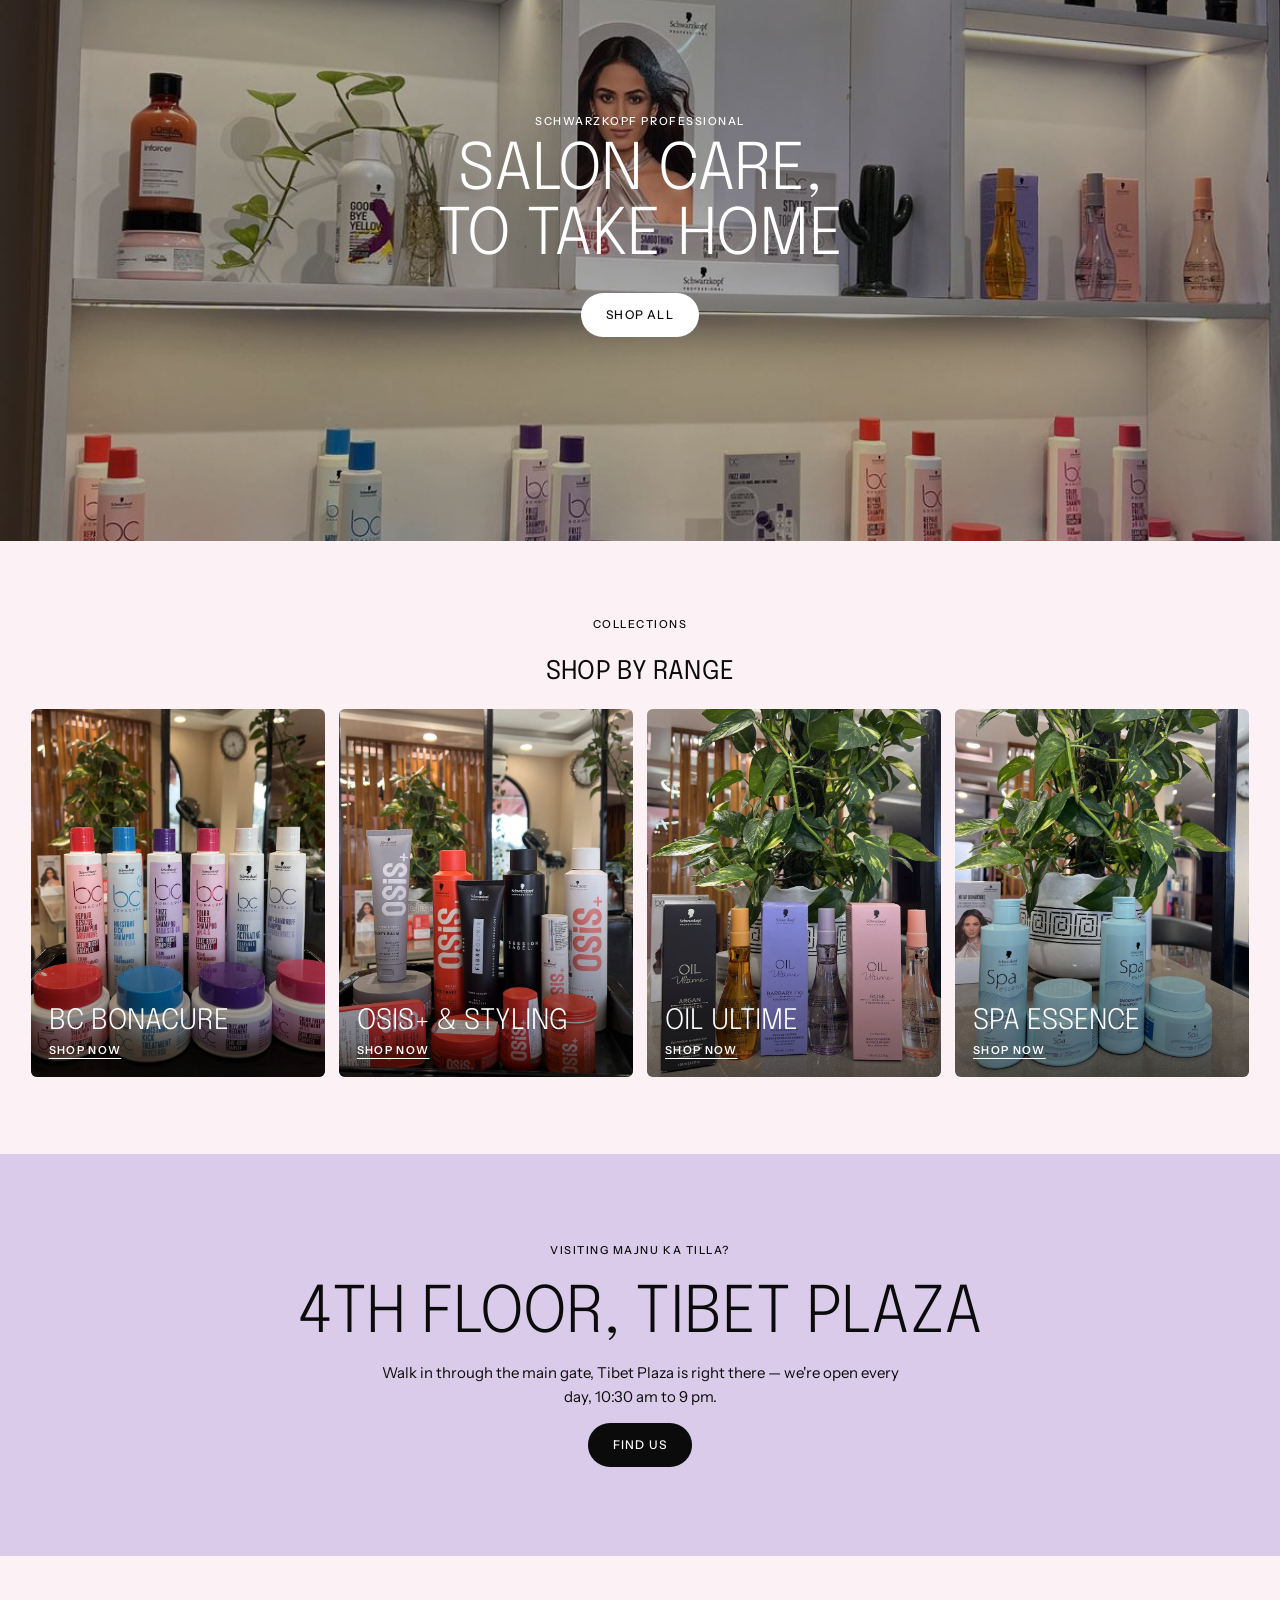
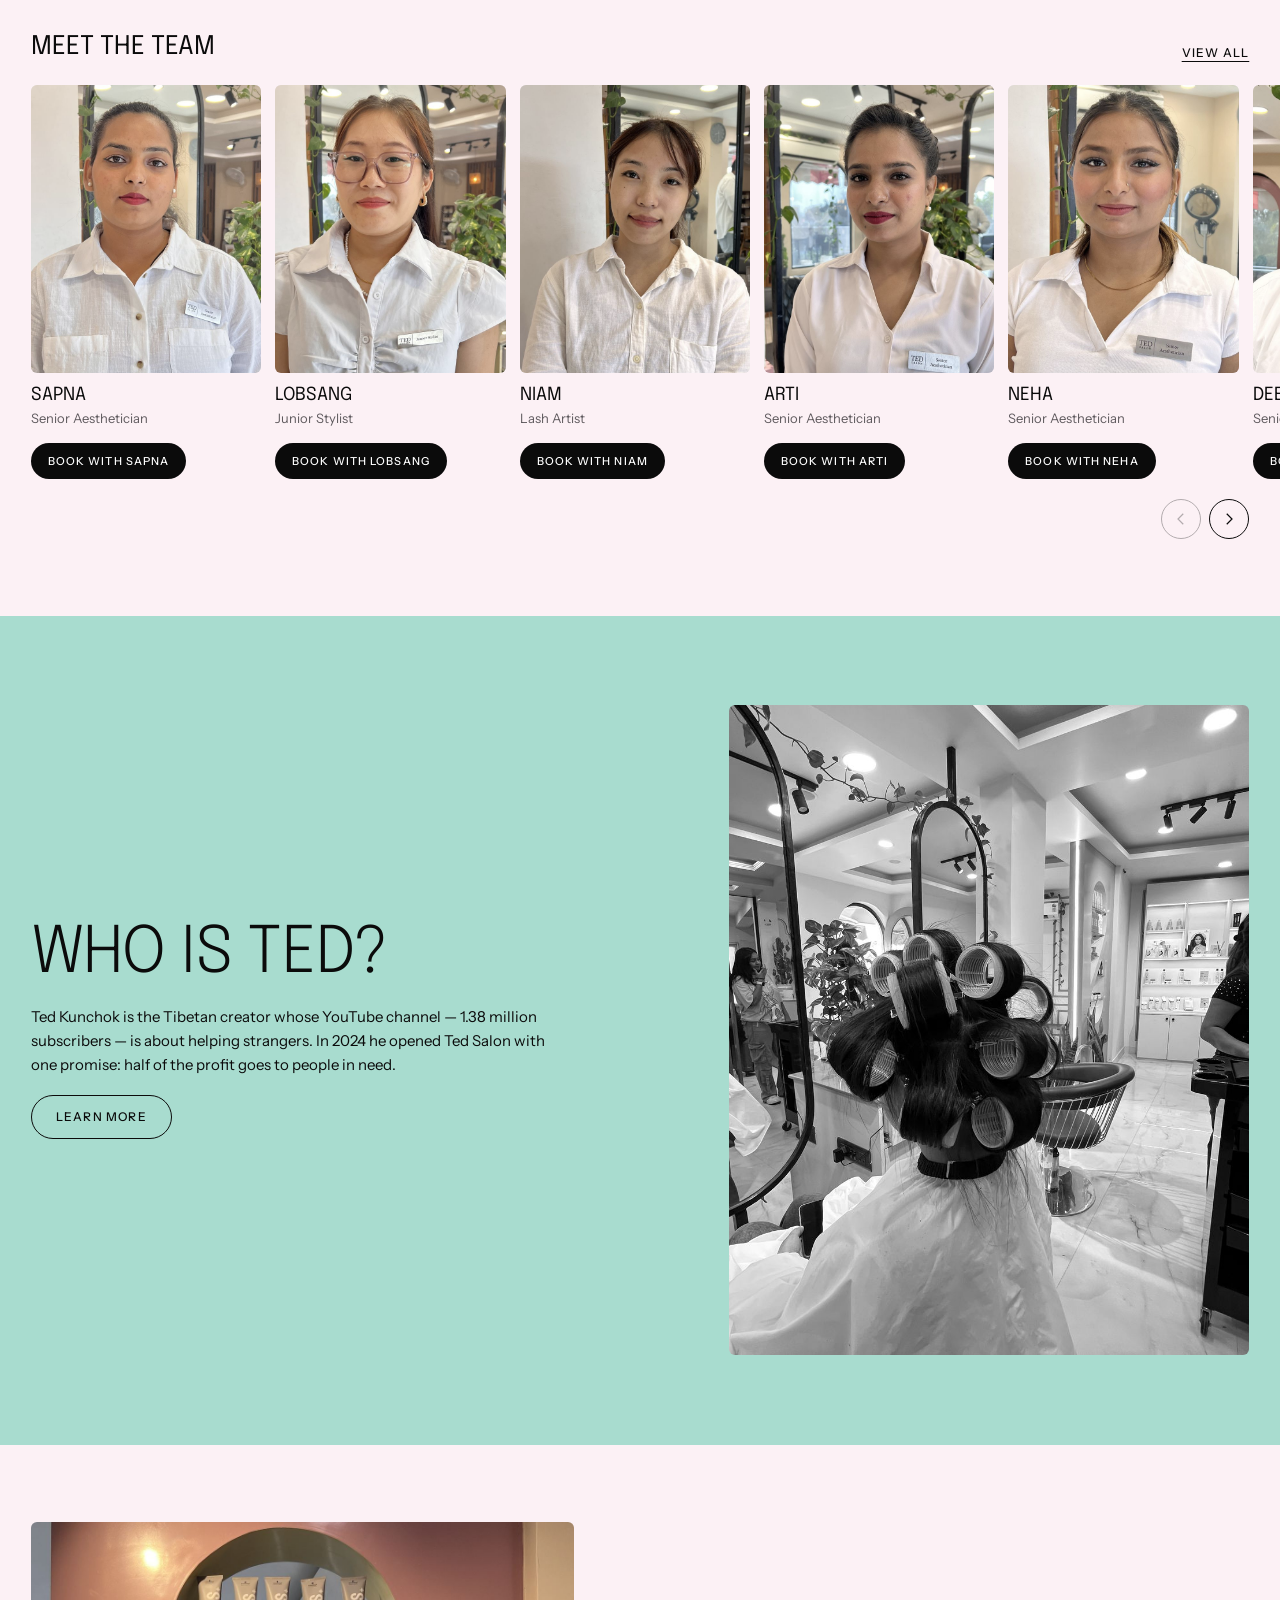
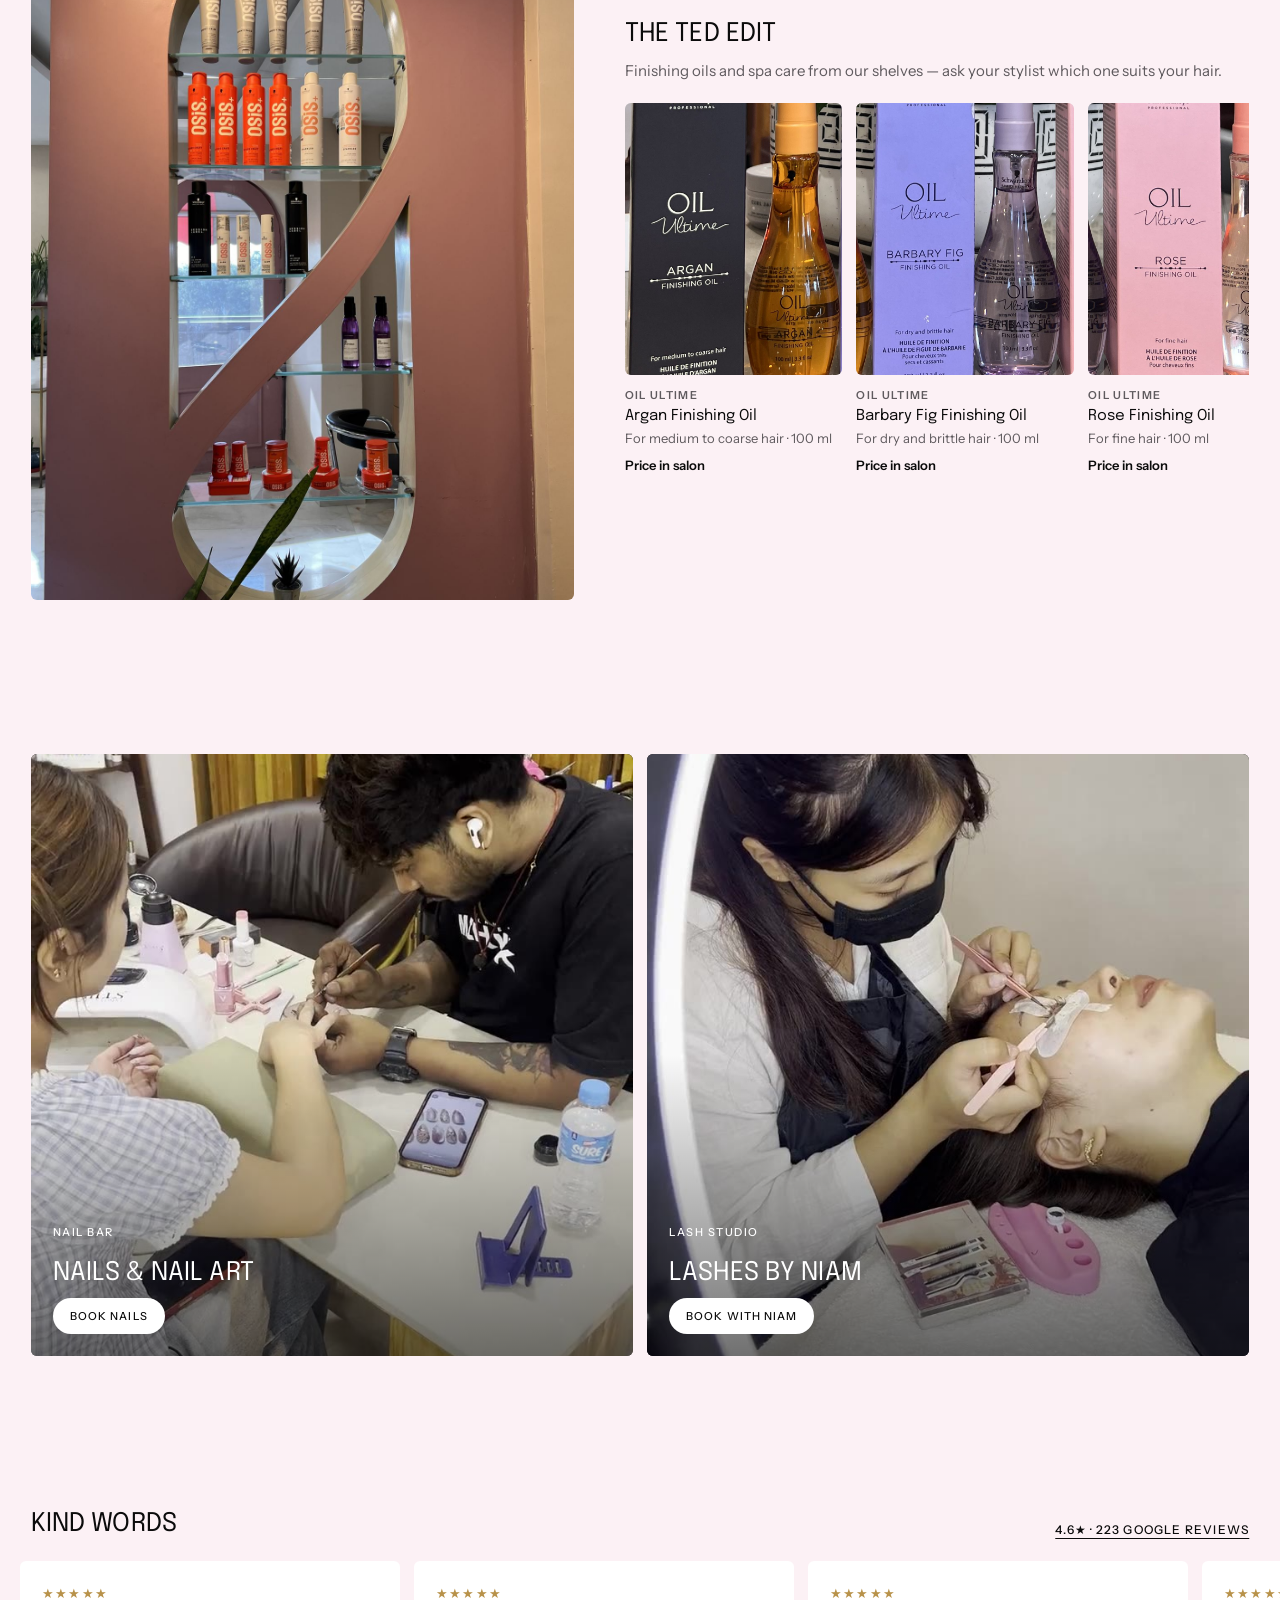
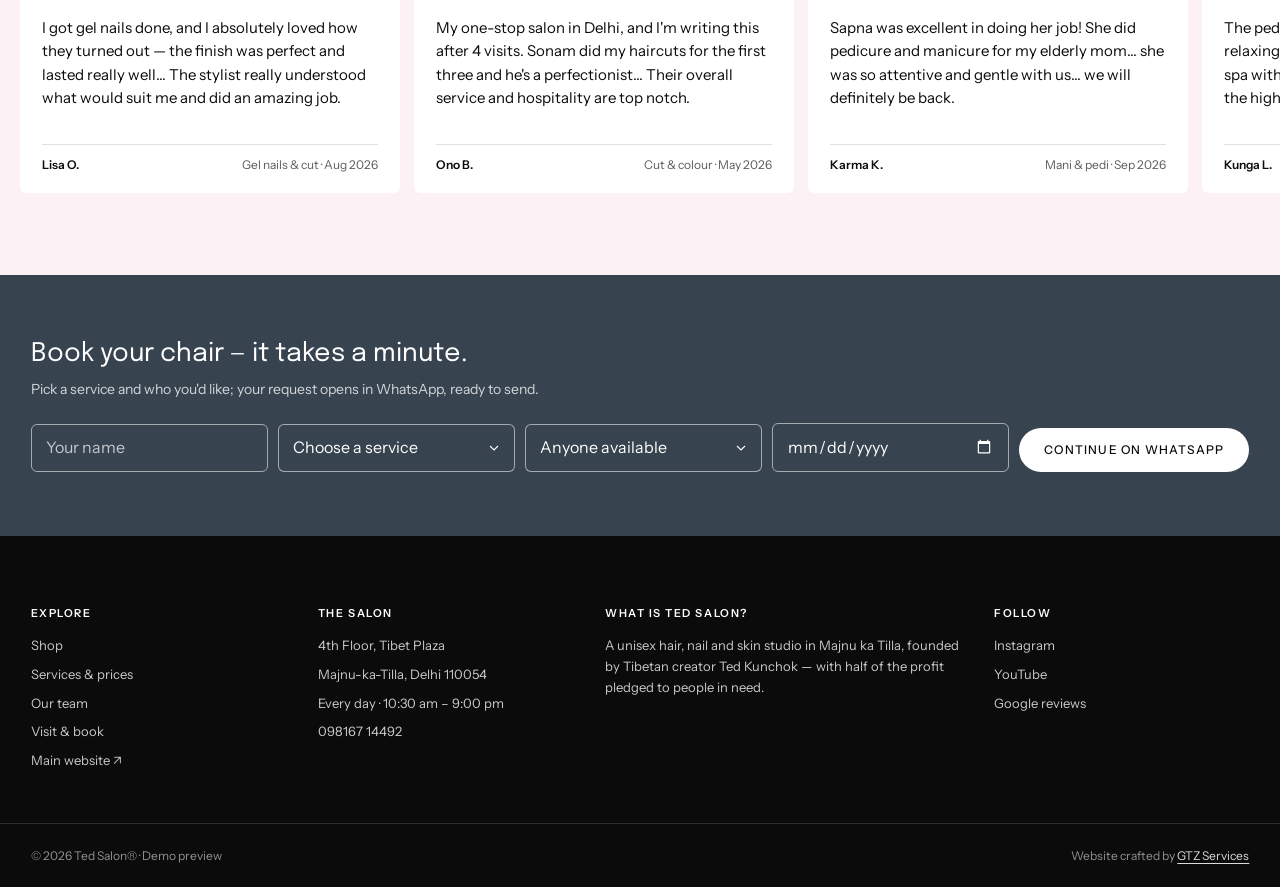
==== commit 9492743a: "Use the TS monogram as the site icon for Google and browsers Redraw the T-and-S monogram from the Ti" ====
--- a/demo/index.html
+++ b/demo/index.html
@@ -8,7 +8,10 @@
   <!-- Demo preview for the salon: kept out of search results. -->
   <meta name="robots" content="noindex, nofollow">
   <meta name="theme-color" content="#FCF1F5">
-  <link rel="icon" href="../favicon.svg" type="image/svg+xml">
+  <link rel="icon" href="/favicon.ico" sizes="48x48">
+  <link rel="icon" href="/favicon.svg" type="image/svg+xml">
+  <link rel="apple-touch-icon" href="/apple-touch-icon.png">
+  <link rel="manifest" href="/site.webmanifest">
   <link rel="preconnect" href="https://fonts.googleapis.com">
   <link rel="preconnect" href="https://fonts.gstatic.com" crossorigin>
   <link href="https://fonts.googleapis.com/css2?family=Epilogue:wght@300;400;500;600&family=Instrument+Sans:wght@400;500;600&family=Bodoni+Moda:opsz,wght@6..96,500;6..96,600&display=swap" rel="stylesheet">
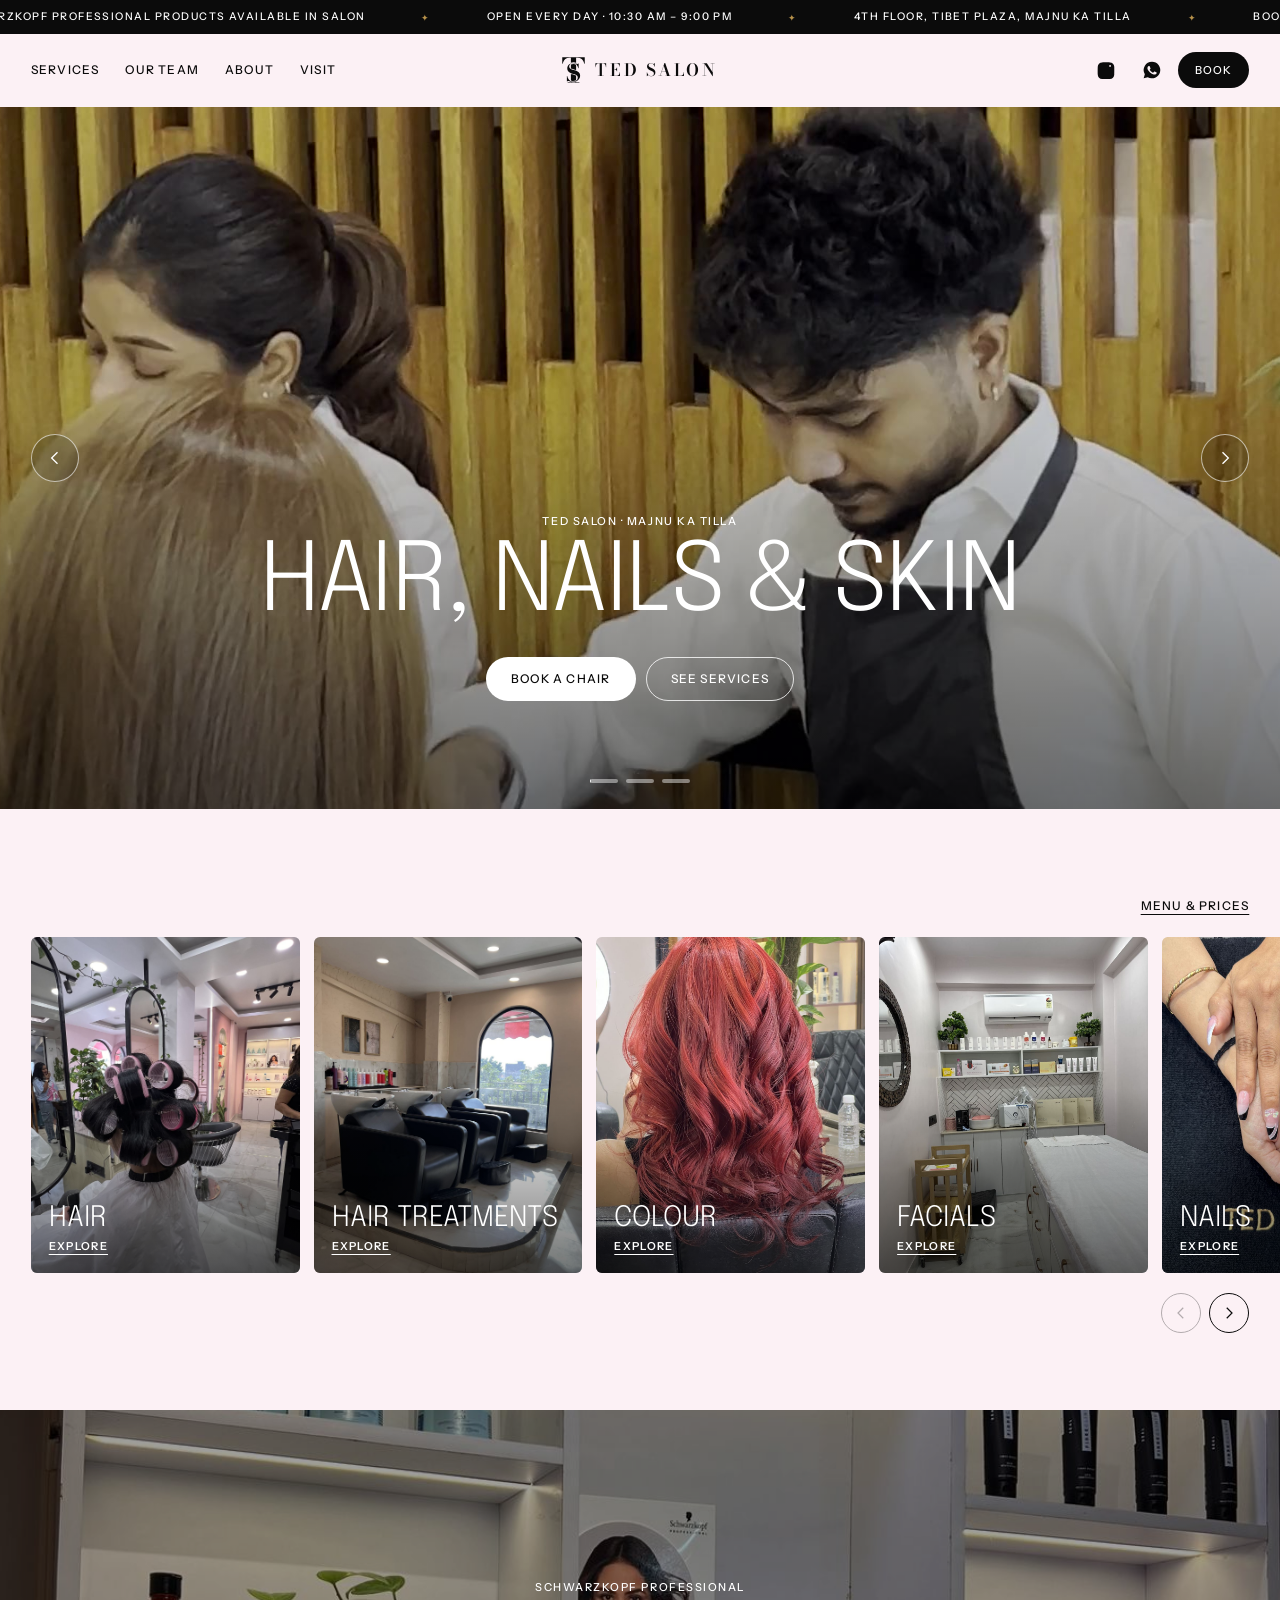
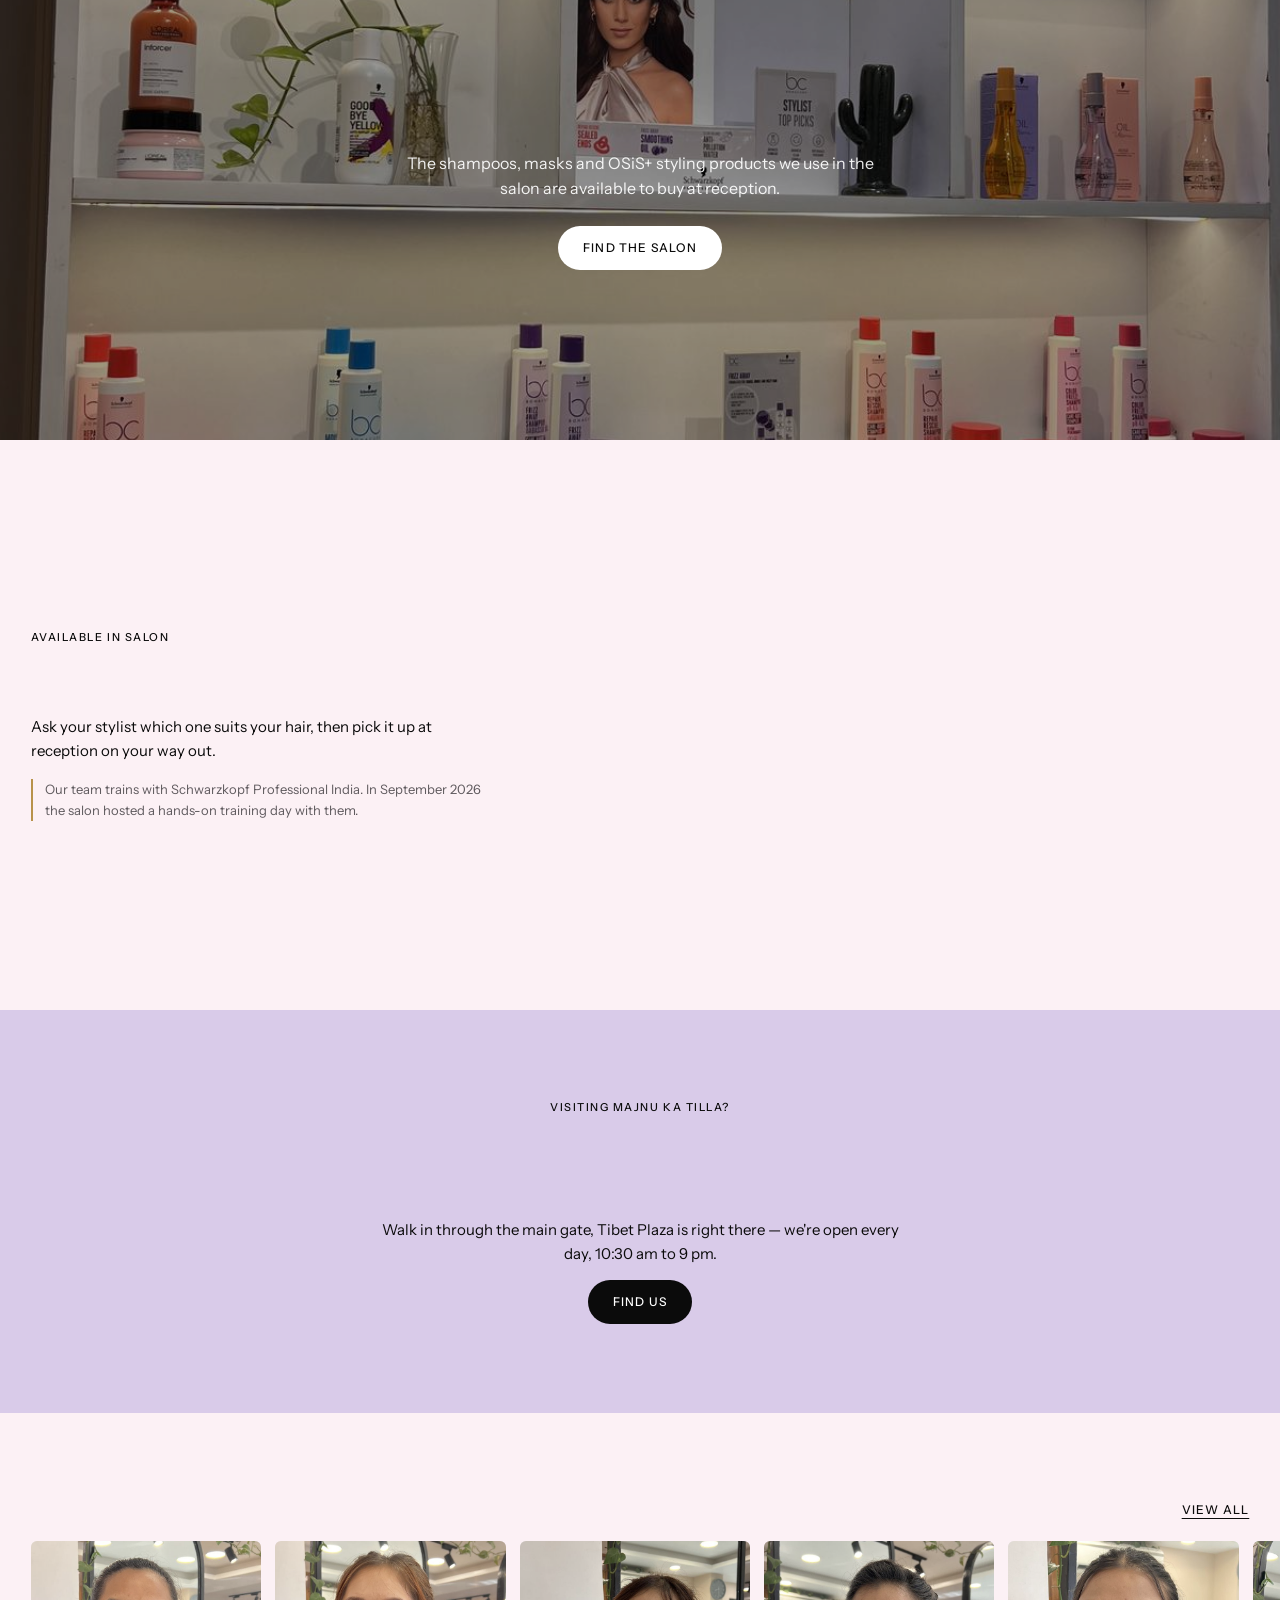
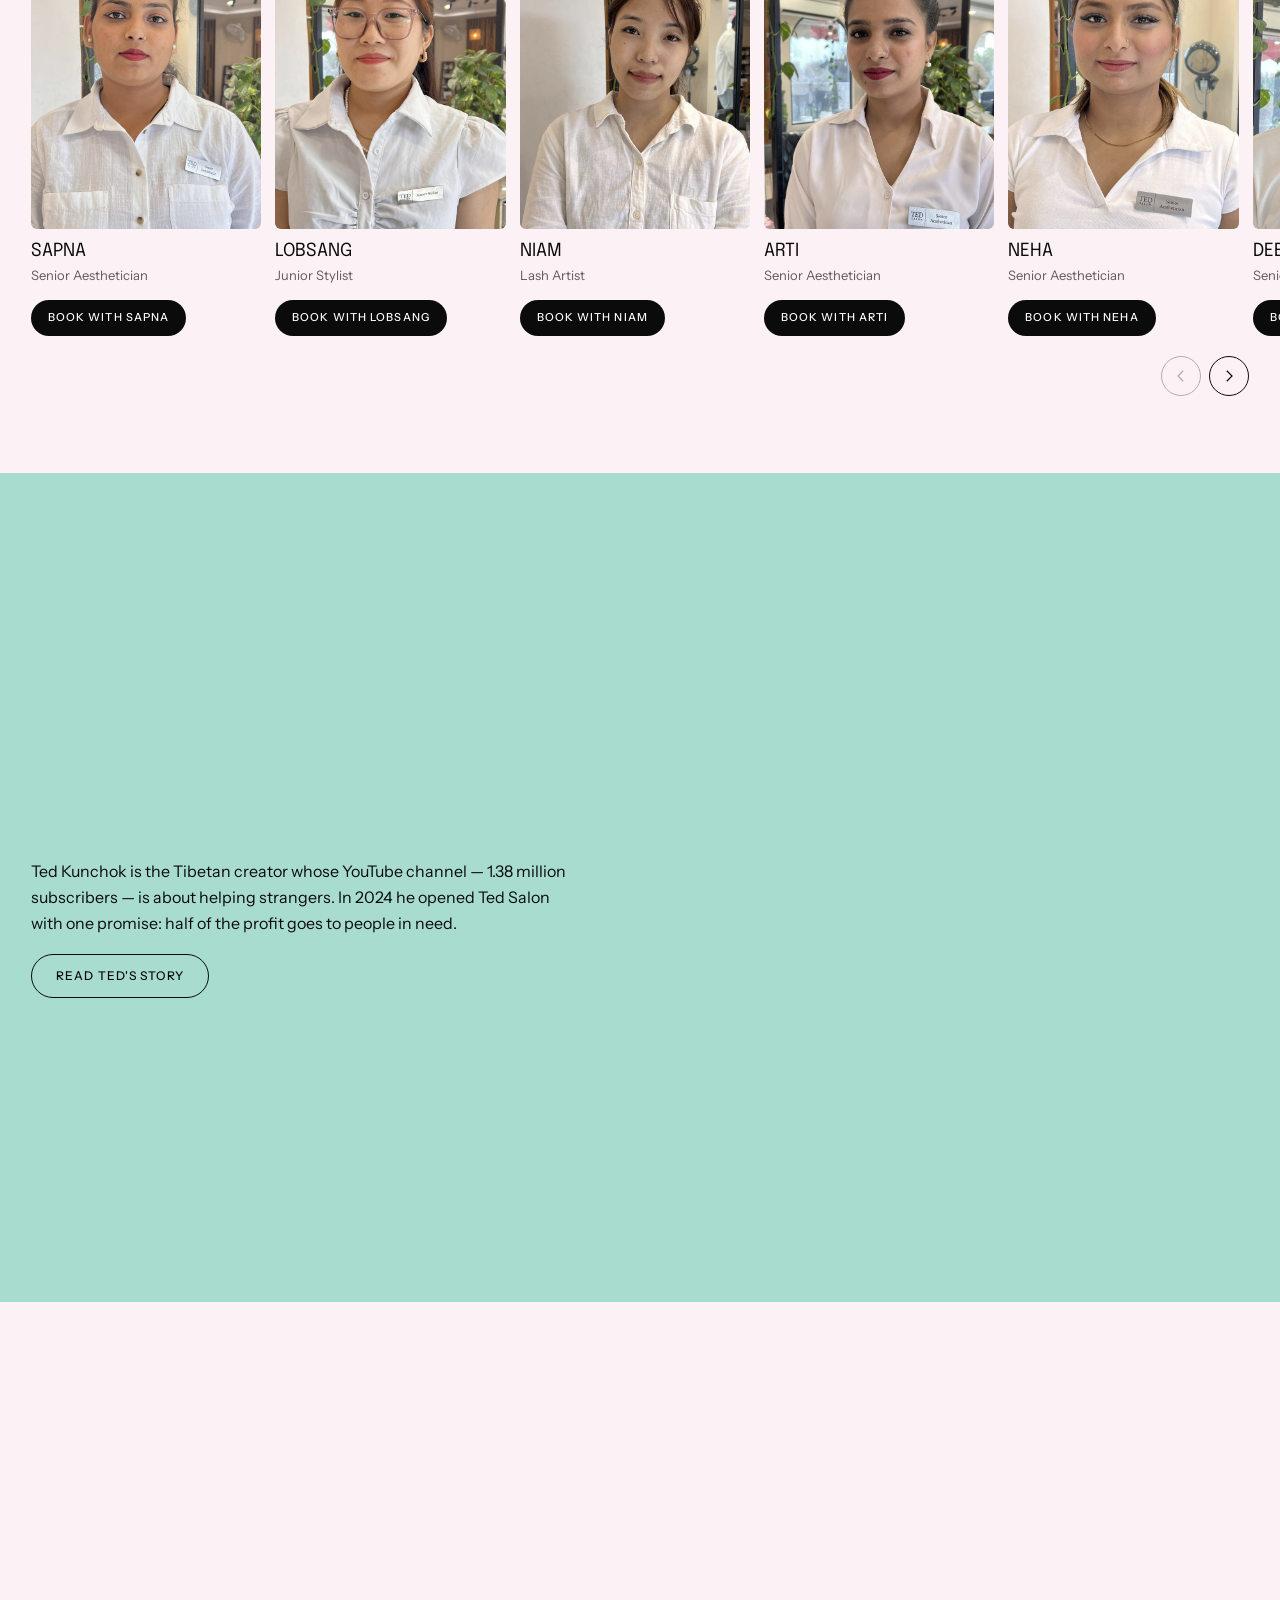
==== commit 9c6e0833: "Make the Dom Dom-style design the main site; add Ted Kunchok story - Home, Services (menu.html), Our" ====
--- a/demo/index.html
+++ b/demo/index.html
@@ -2,266 +2,12 @@
 <html lang="en">
 <head>
   <meta charset="utf-8">
-  <meta name="viewport" content="width=device-width, initial-scale=1, viewport-fit=cover">
-  <title>Ted Salon — Hair, Nails, Skin & Schwarzkopf Professional | Majnu ka Tilla (Demo)</title>
-  <meta name="description" content="Ted Salon demo: shop Schwarzkopf Professional care, meet the team and book a chair in Majnu ka Tilla, Delhi.">
-  <!-- Demo preview for the salon: kept out of search results. -->
-  <meta name="robots" content="noindex, nofollow">
-  <meta name="theme-color" content="#FCF1F5">
-  <link rel="icon" href="/favicon.ico" sizes="48x48">
-  <link rel="icon" href="/favicon.svg" type="image/svg+xml">
-  <link rel="apple-touch-icon" href="/apple-touch-icon.png">
-  <link rel="manifest" href="/site.webmanifest">
-  <link rel="preconnect" href="https://fonts.googleapis.com">
-  <link rel="preconnect" href="https://fonts.gstatic.com" crossorigin>
-  <link href="https://fonts.googleapis.com/css2?family=Epilogue:wght@300;400;500;600&family=Instrument+Sans:wght@400;500;600&family=Bodoni+Moda:opsz,wght@6..96,500;6..96,600&display=swap" rel="stylesheet">
-  <link rel="stylesheet" href="css/demo.css?v=1">
-  <script>document.documentElement.classList.add('js')</script>
+  <title>Ted Salon</title>
+  <meta name="robots" content="noindex">
+  <link rel="canonical" href="https://thetedsalon.com/">
+  <meta http-equiv="refresh" content="0; url=/">
 </head>
 <body>
-  <a class="skip" href="#main">Skip to content</a>
-
-  <div class="announce" aria-label="Salon news"><div class="announce__track" aria-hidden="false"><span>Schwarzkopf Professional products now in salon</span><span>Open every day · 10:30 am – 9:00 pm</span><span>4th Floor, Tibet Plaza, Majnu ka Tilla</span><span>Book on WhatsApp · 098167 14492</span><span>Rated 4.6★ on Google</span><span>Schwarzkopf Professional products now in salon</span><span>Open every day · 10:30 am – 9:00 pm</span><span>4th Floor, Tibet Plaza, Majnu ka Tilla</span><span>Book on WhatsApp · 098167 14492</span><span>Rated 4.6★ on Google</span></div></div>
-
-  <header class="hdr" data-hdr>
-    <div class="hdr__in">
-      <button class="hdr__burger" type="button" data-nav-open aria-expanded="false" aria-controls="nav-drawer" aria-label="Open menu"><svg viewBox="0 0 24 24" aria-hidden="true"><path d="M3 7h18M3 12h18M3 17h18"/></svg></button>
-      <nav class="hdr__nav" aria-label="Primary"><a href="shop.html">Shop</a><a href="services.html">Services</a><a href="team.html">Our Team</a><a href="visit.html">Visit</a></nav>
-      <a class="logo" href="index.html" aria-label="Ted Salon — home">
-        <svg class="logo__mark" viewBox="0 0 44 56" aria-hidden="true">
-          <text x="22" y="48" text-anchor="middle" class="logo__s">S</text>
-          <text x="22" y="33" text-anchor="middle" class="logo__t">T</text>
-        </svg>
-        <span class="logo__word">TED SALON</span>
-      </a>
-      <div class="hdr__tools">
-        <a class="icon-btn" href="https://www.instagram.com/ted.salon/" target="_blank" rel="noopener" aria-label="Ted Salon on Instagram"><svg viewBox="0 0 24 24" aria-hidden="true"><path d="M12 7.3A4.7 4.7 0 1 0 16.7 12 4.7 4.7 0 0 0 12 7.3zm0 7.7a3 3 0 1 1 3-3 3 3 0 0 1-3 3zm6-7.9a1.1 1.1 0 1 1-1.1-1.1A1.1 1.1 0 0 1 18 7.1zM21.9 8.2a5.4 5.4 0 0 0-1.5-3.8 5.4 5.4 0 0 0-3.8-1.5C15.1 2.8 8.9 2.8 7.4 2.9a5.4 5.4 0 0 0-3.8 1.5 5.4 5.4 0 0 0-1.5 3.8c-.1 1.5-.1 7.7 0 9.2a5.4 5.4 0 0 0 1.5 3.8 5.4 5.4 0 0 0 3.8 1.5c1.5.1 7.7.1 9.2 0a5.4 5.4 0 0 0 3.8-1.5 5.4 5.4 0 0 0 1.5-3.8c.1-1.5.1-7.7 0-9.2z"/></svg></a>
-        <a class="icon-btn" href="https://wa.me/919816714492" target="_blank" rel="noopener" aria-label="Message Ted Salon on WhatsApp"><svg viewBox="0 0 24 24" aria-hidden="true"><path d="M12 2a10 10 0 0 0-8.6 15.1L2 22l5-1.3A10 10 0 1 0 12 2zm5.3 14.1c-.2.6-1.3 1.2-1.8 1.3-.5 0-1 .2-3.3-.7a11.7 11.7 0 0 1-4.6-4.1 5.2 5.2 0 0 1-1.1-2.8 3 3 0 0 1 1-2.2 1 1 0 0 1 .7-.3h.5c.2 0 .4 0 .6.5l.9 2.1a.6.6 0 0 1 0 .5l-.3.5-.4.5c-.2.1-.3.3-.1.6a8 8 0 0 0 1.5 1.9 7.3 7.3 0 0 0 2.1 1.3c.3.1.5.1.6-.1l.9-1.1c.2-.3.4-.2.6-.1l2 .9c.3.2.5.2.5.4a2.5 2.5 0 0 1-.2 1.4z"/></svg></a>
-        <button class="pill pill--dark pill--sm" type="button" data-book>Book</button>
-      </div>
-    </div>
-  </header>
-
-  <div class="sheet sheet--left" id="nav-drawer" data-nav-drawer hidden>
-    <div class="sheet__scrim" data-nav-close></div>
-    <nav class="sheet__panel" aria-label="Menu">
-      <button class="sheet__x" type="button" data-nav-close aria-label="Close menu"><svg viewBox="0 0 24 24" aria-hidden="true"><path d="M6 6l12 12M18 6L6 18"/></svg></button>
-      <ul class="sheet__links">
-        <li><a href="index.html" aria-current="page">Home</a></li>
-        <li><a href="shop.html">Shop</a></li>
-        <li><a href="services.html">Services</a></li>
-        <li><a href="team.html">Our Team</a></li>
-        <li><a href="visit.html">Visit</a></li>
-      </ul>
-      <button class="pill pill--dark pill--block" type="button" data-book>Book an appointment</button>
-      <p class="sheet__meta">4th Floor, Tibet Plaza, Majnu ka Tilla · <a href="tel:+919816714492">098167 14492</a></p>
-    </nav>
-  </div>
-
-  <main id="main">
-    <section class="hero" data-hero aria-roledescription="carousel" aria-label="Ted Salon highlights">
-      <div class="hero__slides">
-        <article class="slide is-active" data-slide aria-roledescription="slide" aria-label="1 of 3">
-          <video class="slide__media" muted loop playsinline preload="metadata" poster="assets/vid/nailbar-d.jpg"
-                 data-src-d="assets/vid/nailbar-d.mp4" data-src-m="assets/vid/nailbar-m.mp4" data-poster-m="assets/vid/nailbar-m.jpg" aria-hidden="true"></video>
-          <div class="slide__copy">
-            <p class="kicker">Ted Salon · Majnu ka Tilla</p>
-            <h1 class="slide__title">Hair, nails &amp; skin</h1>
-            <div class="slide__ctas"><button class="pill pill--light" type="button" data-book>Book a chair</button><a class="pill pill--outline-light" href="shop.html">Shop products</a></div>
-          </div>
-        </article>
-        <article class="slide" data-slide aria-roledescription="slide" aria-label="2 of 3">
-          <picture>
-            <source media="(max-width: 720px)" srcset="assets/img/hero-bonacure-m.jpg">
-            <img class="slide__media" src="assets/img/hero-bonacure-d.jpg" alt="Schwarzkopf Professional BC Bonacure shampoos and masks lined up in the salon." loading="lazy">
-          </picture>
-          <div class="slide__copy">
-            <p class="kicker">New in salon</p>
-            <h2 class="slide__title">BC Bonacure</h2>
-            <div class="slide__ctas"><a class="pill pill--light" href="shop.html#bonacure">Shop the range</a></div>
-          </div>
-        </article>
-        <article class="slide" data-slide aria-roledescription="slide" aria-label="3 of 3">
-          <picture>
-            <source media="(max-width: 720px)" srcset="assets/img/hero-pedi-m.jpg">
-            <img class="slide__media" src="assets/img/hero-pedi-d.jpg" alt="The pedicure lounge: leather massage chairs under rattan pendant lamps and wood slats." loading="lazy">
-          </picture>
-          <div class="slide__copy">
-            <p class="kicker">Hands &amp; feet</p>
-            <h2 class="slide__title">The pedi lounge</h2>
-            <div class="slide__ctas"><a class="pill pill--light" href="services.html#handsfeet">See the menu</a></div>
-          </div>
-        </article>
-      </div>
-      <button class="hero__arrow hero__arrow--prev" type="button" data-hero-prev aria-label="Previous slide"><svg viewBox="0 0 24 24" aria-hidden="true"><path d="M15 5l-7 7 7 7"/></svg></button>
-      <button class="hero__arrow hero__arrow--next" type="button" data-hero-next aria-label="Next slide"><svg viewBox="0 0 24 24" aria-hidden="true"><path d="M9 5l7 7-7 7"/></svg></button>
-      <div class="hero__dots" data-hero-dots></div>
-    </section>
-
-    <section class="sec" aria-labelledby="shelf-title">
-      <header class="sec__head wrap"><h2 class="h-sec" id="shelf-title" data-reveal>On our shelves</h2><a class="link-u" href="shop.html">View all</a></header>
-      <div class="strip-wrap">
-        <div class="strip" data-strip data-products="all" tabindex="0" aria-label="Products"></div>
-        <div class="strip__nav wrap"><button class="round" type="button" data-strip-prev aria-label="Scroll left"><svg viewBox="0 0 24 24" aria-hidden="true"><path d="M15 5l-7 7 7 7"/></svg></button><button class="round" type="button" data-strip-next aria-label="Scroll right"><svg viewBox="0 0 24 24" aria-hidden="true"><path d="M9 5l7 7-7 7"/></svg></button></div>
-      </div>
-    </section>
-
-    <section class="feature" aria-labelledby="feature-title">
-      <img class="feature__img" src="assets/img/int-retail-wall.jpg" alt="Ted Salon's back-lit retail wall of Schwarzkopf Professional care." loading="lazy" width="1200" height="1600">
-      <div class="feature__copy">
-        <p class="kicker">Schwarzkopf Professional</p>
-        <h2 class="h-display" id="feature-title" data-reveal>Salon care,<br>to take home</h2>
-        <a class="pill pill--light" href="shop.html">Shop all</a>
-      </div>
-    </section>
-
-    <section class="sec" aria-labelledby="ranges-title">
-      <header class="sec__head sec__head--center wrap"><p class="kicker">Collections</p><h2 class="h-sec" id="ranges-title" data-reveal>Shop by range</h2></header>
-      <div class="tiles wrap" data-tiles></div>
-    </section>
-
-    <section class="band band--lav" aria-labelledby="visit-band">
-      <div class="wrap band__in band__in--center">
-        <p class="kicker">Visiting Majnu ka Tilla?</p>
-        <h2 class="h-display" id="visit-band" data-reveal>4th floor, Tibet Plaza</h2>
-        <p>Walk in through the main gate, Tibet Plaza is right there — we're open every day, 10:30 am to 9 pm.</p>
-        <a class="pill pill--dark" href="visit.html">Find us</a>
-      </div>
-    </section>
-
-    <section class="sec" aria-labelledby="team-title">
-      <header class="sec__head wrap"><h2 class="h-sec" id="team-title" data-reveal>Meet the team</h2><a class="link-u" href="team.html">View all</a></header>
-      <div class="strip-wrap">
-        <div class="strip strip--team" data-strip data-team="bookable" tabindex="0" aria-label="Team members"></div>
-        <div class="strip__nav wrap"><button class="round" type="button" data-strip-prev aria-label="Scroll left"><svg viewBox="0 0 24 24" aria-hidden="true"><path d="M15 5l-7 7 7 7"/></svg></button><button class="round" type="button" data-strip-next aria-label="Scroll right"><svg viewBox="0 0 24 24" aria-hidden="true"><path d="M9 5l7 7-7 7"/></svg></button></div>
-      </div>
-    </section>
-
-    <section class="band band--mint" aria-labelledby="who-title">
-      <div class="wrap split">
-        <div class="split__copy">
-          <h2 class="h-display" id="who-title" data-reveal>Who is Ted?</h2>
-          <p>Ted Kunchok is the Tibetan creator whose YouTube channel — 1.38 million subscribers — is about helping strangers. In 2024 he opened Ted Salon with one promise: half of the profit goes to people in need.</p>
-          <a class="pill pill--outline" href="../about.html">Learn more</a>
-        </div>
-        <figure class="split__img" data-reveal><img src="assets/img/founder-bw.jpg" alt="Black-and-white photo of a guest in rollers on the Ted Salon floor." loading="lazy" width="900" height="1125"></figure>
-      </div>
-    </section>
-
-    <section class="sec picks" aria-labelledby="picks-title">
-      <div class="wrap picks__grid">
-        <figure class="picks__img" data-reveal><img src="assets/img/int-arch-display.jpg" alt="Arched display shelf of OSiS+ and Schwarzkopf Professional products." loading="lazy" width="1200" height="1600"></figure>
-        <div class="picks__side">
-          <h2 class="h-sec" id="picks-title" data-reveal>The Ted edit</h2>
-          <p class="muted">Finishing oils and spa care from our shelves — ask your stylist which one suits your hair.</p>
-          <div class="strip strip--inset" data-strip data-products="oils,spa" tabindex="0" aria-label="The Ted edit"></div>
-        </div>
-      </div>
-    </section>
-
-    <section class="sec duo" aria-label="Nails and lashes">
-      <div class="wrap duo__grid">
-        <article class="vtile" data-reveal>
-          <video muted loop playsinline preload="none" poster="assets/vid/nail-art.jpg" data-src="assets/vid/nail-art.mp4" aria-hidden="true"></video>
-          <div class="vtile__copy"><p class="kicker">Nail bar</p><h3 class="h-sec">Nails &amp; nail art</h3><button class="pill pill--light pill--sm" type="button" data-book data-book-service-cat="nails">Book nails</button></div>
-        </article>
-        <article class="vtile" data-reveal>
-          <video muted loop playsinline preload="none" poster="assets/vid/lashes.jpg" data-src="assets/vid/lashes.mp4" aria-hidden="true"></video>
-          <div class="vtile__copy"><p class="kicker">Lash studio</p><h3 class="h-sec">Lashes by Niam</h3><button class="pill pill--light pill--sm" type="button" data-book-with="niam">Book with Niam</button></div>
-        </article>
-      </div>
-    </section>
-
-    <section class="sec" aria-labelledby="rev-title">
-      <header class="sec__head wrap"><h2 class="h-sec" id="rev-title" data-reveal>Kind words</h2><a class="link-u" href="https://maps.app.goo.gl/P9VZwgKN1CnZhaeW8" target="_blank" rel="noopener">4.6★ · 223 Google reviews</a></header>
-      <div class="strip strip--reviews" data-strip data-drift data-reviews tabindex="0" aria-label="Google reviews"></div>
-    </section>
-
-    <section class="signup" aria-labelledby="signup-title">
-      <div class="wrap signup__in">
-        <div>
-          <h2 class="signup__title" id="signup-title">Book your chair — it takes a minute.</h2>
-          <p>Pick a service and who you'd like; your request opens in WhatsApp, ready to send.</p>
-        </div>
-        <form class="form form--inline" data-book-form novalidate>
-          <label class="field"><span class="vh">Your name</span><input name="name" type="text" autocomplete="name" placeholder="Your name" required></label>
-          <label class="field"><span class="vh">Service</span><select name="service" data-service required><option value="">Choose a service</option></select></label>
-          <label class="field"><span class="vh">With</span><select name="stylist" data-stylist><option value="">Anyone available</option></select></label>
-          <label class="field"><span class="vh">Date</span><input name="date" type="date" required></label>
-          <button class="pill pill--light" type="submit">Continue on WhatsApp</button>
-          <p class="form__err" aria-live="polite"></p>
-        </form>
-      </div>
-    </section>
-  </main>
-
-  <footer class="ftr">
-    <div class="ftr__grid wrap">
-      <div>
-        <h3>Explore</h3>
-        <ul>
-          <li><a href="shop.html">Shop</a></li>
-          <li><a href="services.html">Services &amp; prices</a></li>
-          <li><a href="team.html">Our team</a></li>
-          <li><a href="visit.html">Visit &amp; book</a></li>
-          <li><a href="../index.html">Main website ↗</a></li>
-        </ul>
-      </div>
-      <div>
-        <h3>The salon</h3>
-        <ul>
-          <li>4th Floor, Tibet Plaza</li>
-          <li>Majnu-ka-Tilla, Delhi 110054</li>
-          <li>Every day · 10:30 am – 9:00 pm</li>
-          <li><a href="tel:+919816714492">098167 14492</a></li>
-        </ul>
-      </div>
-      <div class="ftr__about">
-        <h3>What is Ted Salon?</h3>
-        <p>A unisex hair, nail and skin studio in Majnu ka Tilla, founded by Tibetan creator Ted Kunchok — with half of the profit pledged to people in need.</p>
-      </div>
-      <div>
-        <h3>Follow</h3>
-        <ul>
-          <li><a href="https://www.instagram.com/ted.salon/" target="_blank" rel="noopener">Instagram</a></li>
-          <li><a href="https://www.youtube.com/@TedKunchok" target="_blank" rel="noopener">YouTube</a></li>
-          <li><a href="https://maps.app.goo.gl/P9VZwgKN1CnZhaeW8" target="_blank" rel="noopener">Google reviews</a></li>
-        </ul>
-      </div>
-    </div>
-    <div class="ftr__bottom wrap">
-      <p>© <span data-year>2026</span> Ted Salon® · Demo preview</p>
-      <p class="credit">Website crafted by <a href="https://gtzservices.pages.dev/" target="_blank" rel="noopener">GTZ Services</a></p>
-    </div>
-  </footer>
-
-  <div class="sheet sheet--right" data-book-drawer hidden>
-    <div class="sheet__scrim" data-book-close></div>
-    <aside class="sheet__panel book" role="dialog" aria-modal="true" aria-labelledby="book-title">
-      <button class="sheet__x" type="button" data-book-close aria-label="Close booking"><svg viewBox="0 0 24 24" aria-hidden="true"><path d="M6 6l12 12M18 6L6 18"/></svg></button>
-      <p class="kicker">Appointments</p>
-      <h2 class="h-sec" id="book-title">Book your chair</h2>
-      <div class="book__who" data-book-who hidden></div>
-      <form class="form" data-book-form novalidate>
-          <div class="field"><label for="drawer-name">Your name</label><input id="drawer-name" name="name" type="text" autocomplete="name" placeholder="e.g. Tenzin" required></div>
-          <div class="field"><label for="drawer-stylist">With</label><select id="drawer-stylist" name="stylist" data-stylist><option value="">Anyone available</option></select></div>
-          <div class="field"><label for="drawer-service">Service</label><select id="drawer-service" name="service" data-service required><option value="">Choose a service</option></select></div>
-          <div class="field-row">
-            <div class="field"><label for="drawer-date">Date</label><input id="drawer-date" name="date" type="date" required></div>
-            <div class="field"><label for="drawer-time">Time</label><select id="drawer-time" name="time" data-time><option value="">Any time</option></select></div>
-          </div>
-          <div class="field"><label for="drawer-notes">Notes <span class="opt">(optional)</span></label><textarea id="drawer-notes" name="notes" rows="2" placeholder="Hair length, a reference photo you'll send…"></textarea></div>
-          <p class="form__err" aria-live="polite"></p>
-          <button class="pill pill--dark pill--block pill--lg" type="submit"><svg viewBox="0 0 24 24" aria-hidden="true"><path d="M12 2a10 10 0 0 0-8.6 15.1L2 22l5-1.3A10 10 0 1 0 12 2zm5.3 14.1c-.2.6-1.3 1.2-1.8 1.3-.5 0-1 .2-3.3-.7a11.7 11.7 0 0 1-4.6-4.1 5.2 5.2 0 0 1-1.1-2.8 3 3 0 0 1 1-2.2 1 1 0 0 1 .7-.3h.5c.2 0 .4 0 .6.5l.9 2.1a.6.6 0 0 1 0 .5l-.3.5-.4.5c-.2.1-.3.3-.1.6a8 8 0 0 0 1.5 1.9 7.3 7.3 0 0 0 2.1 1.3c.3.1.5.1.6-.1l.9-1.1c.2-.3.4-.2.6-.1l2 .9c.3.2.5.2.5.4a2.5 2.5 0 0 1-.2 1.4z"/></svg> Send request on WhatsApp</button>
-          <p class="form__note">Opens WhatsApp with your request ready — nothing is sent until you press send.</p>
-        </form>
-    </aside>
-  </div>
-
-  <script src="../js/menu-data.js?v=1" defer></script>
-  <script src="js/team.js?v=1" defer></script>
-  <script src="js/products.js?v=1" defer></script>
-  <script src="../js/reviews.js?v=1" defer></script>
-  <script src="js/app.js?v=1" defer></script>
+  <p>The Ted Salon website has moved to <a href="/">thetedsalon.com/</a>.</p>
 </body>
 </html>
